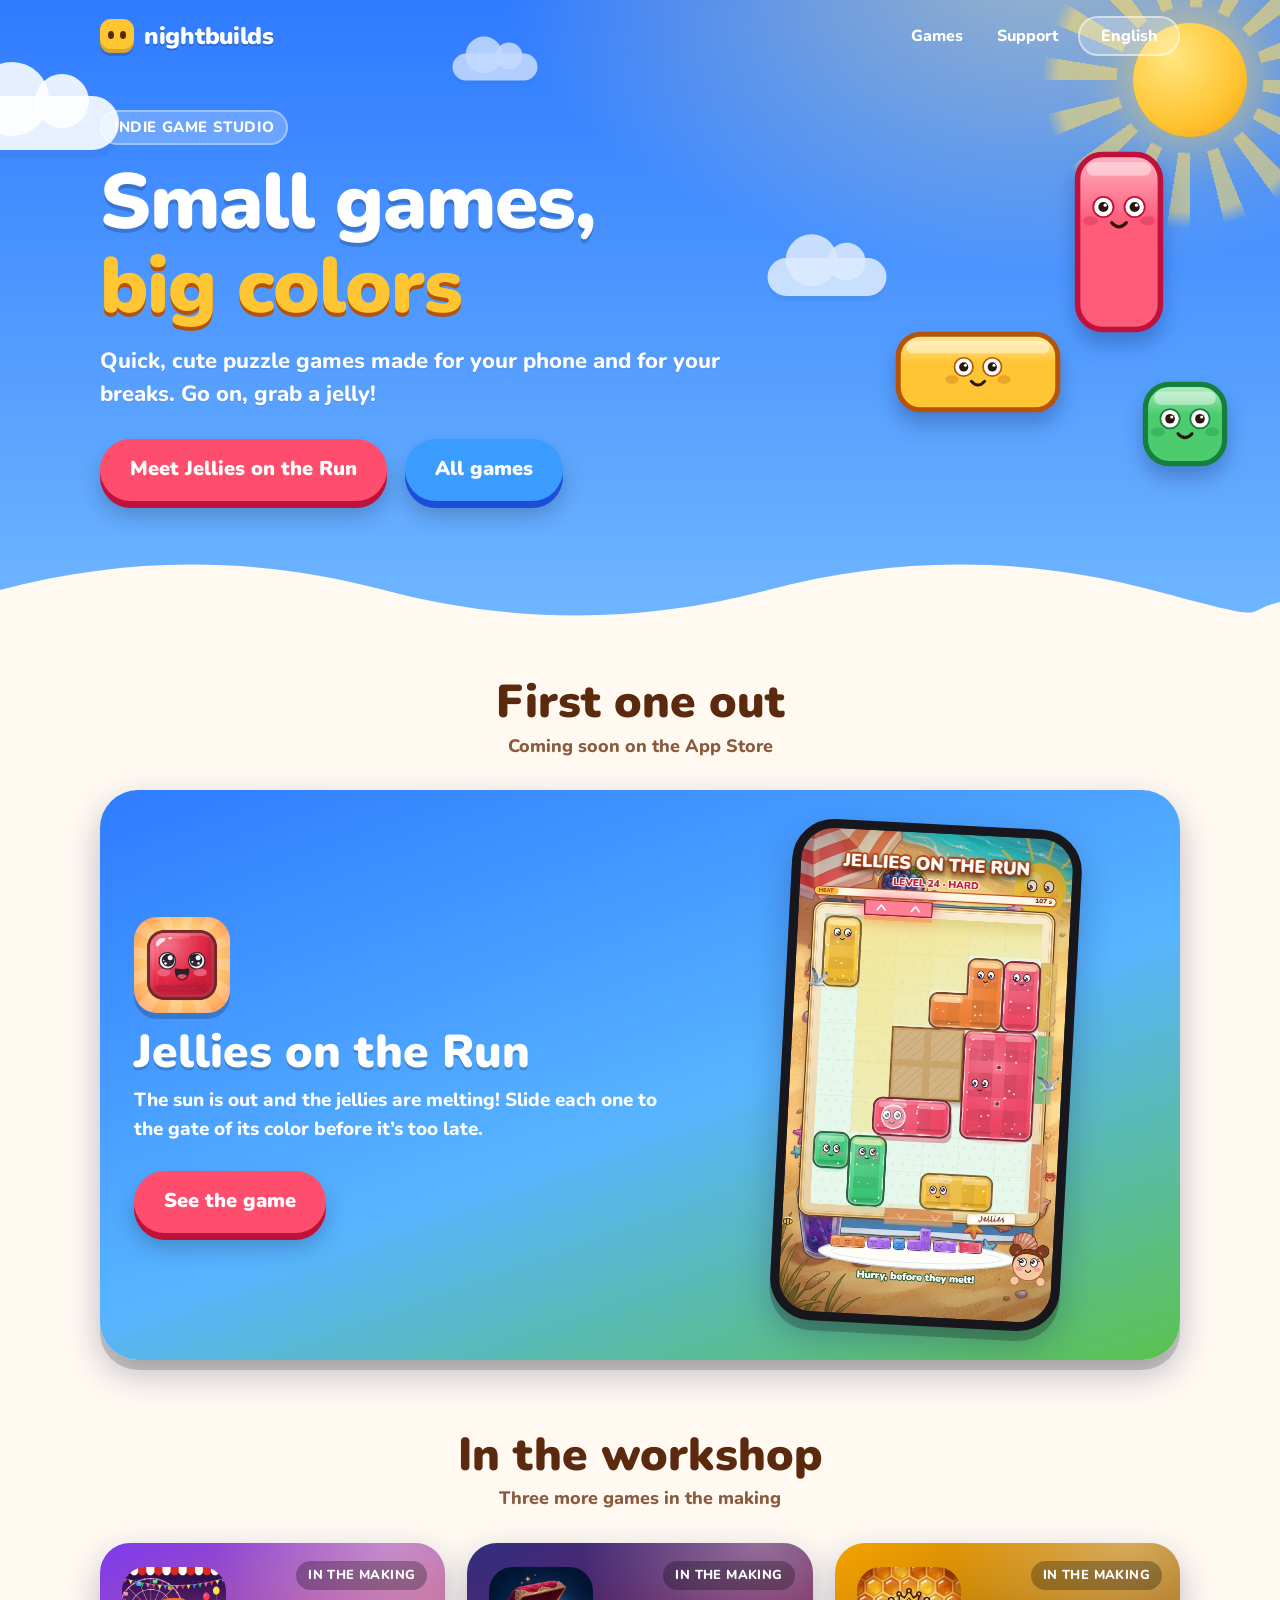
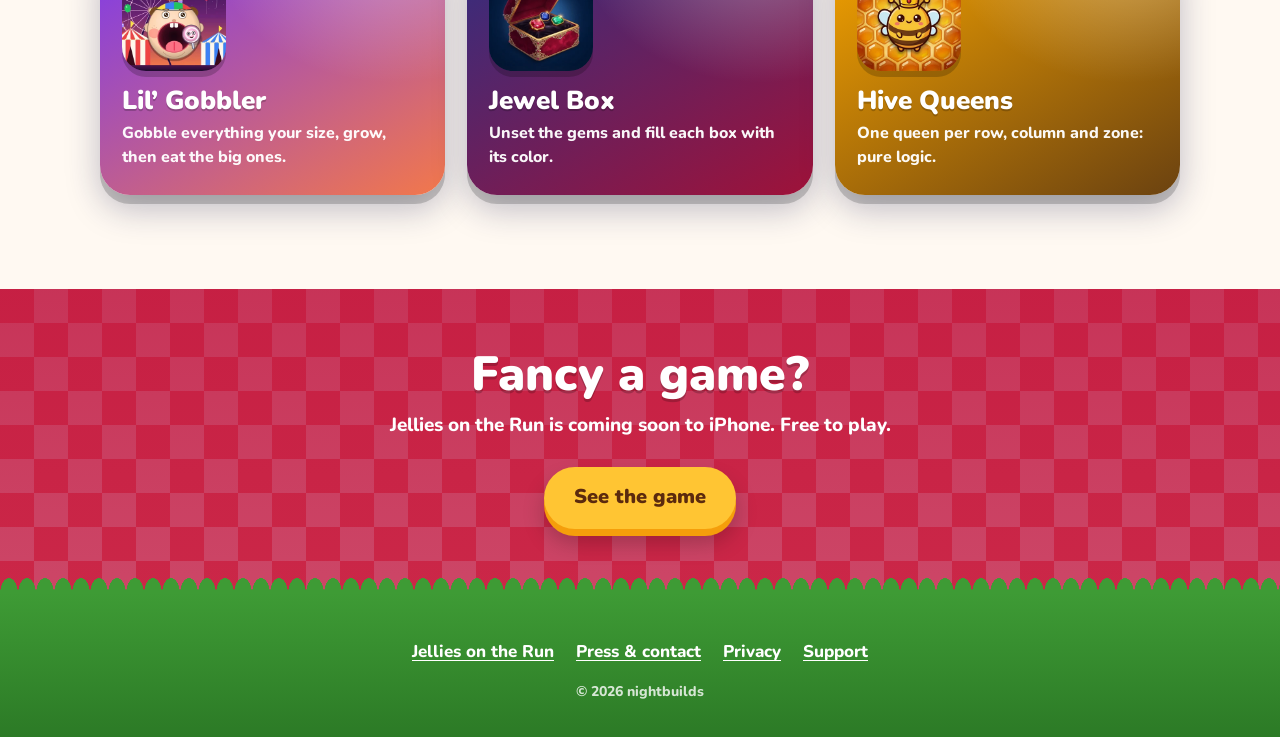
==== index.html @ 95112d65 "Site : balise de validation Google Search Console sur l'accueil (validation du site pour le compte o" ====
<!DOCTYPE html>
<html lang="en" data-fr-title="nightbuilds — de petits jeux colorés pour ton téléphone">
<head>
<meta charset="utf-8">
<meta name="viewport" content="width=device-width, initial-scale=1">
<meta name="google-site-verification" content="K2pj2SjNukYLhbfEbXOc_gVn0z5z0j7vaYCcwuoDcdM">
<title>nightbuilds — small, colorful games for your phone</title>
<meta name="description" content="nightbuilds makes small, colorful puzzle games for your phone. First up: Jellies on the Run, a quick and cute sliding puzzle. Coming soon on the App Store.">
<link rel="canonical" href="https://nightbuilds.app/">
<link rel="alternate" hreflang="es" href="https://nightbuilds.app/?lang=es">
<link rel="alternate" hreflang="pt-BR" href="https://nightbuilds.app/?lang=pt">
<link rel="icon" href="assets/img/favicon.png">
<meta property="og:type" content="website">
<meta property="og:title" content="nightbuilds — small, colorful games for your phone">
<meta property="og:description" content="Quick, cute puzzle games. First up: Jellies on the Run.">
<meta property="og:url" content="https://nightbuilds.app/">
<meta property="og:image" content="https://nightbuilds.app/jellies/share.jpg">
<meta name="twitter:card" content="summary_large_image">
<link rel="stylesheet" href="assets/site.css">
<!-- Accueil du site des jeux (https://nightbuilds.app/, dépôt public nightbuilds-games.github.io, copie du dossier site/ du dépôt des jeux).
     Thème et interactions communs : assets/site.css et assets/site.js (langue : anglais dans la page, français dans data-fr).
     Même site : jellies/ (page du jeu), privacy.html (confidentialité et support), app-ads.txt à la racine (exigé par AdMob). -->
</head>
<body>
<div class="nav"><div class="wrap">
  <a class="brand" href="./"><i></i>nightbuilds</a>
  <nav><a href="#games" data-fr="Les jeux">Games</a><a href="privacy.html#support-en" data-fr-href="privacy.html#support" data-fr="Support">Support</a><a class="lang" href="?lang=fr">Français</a></nav>
</div></div>

<header class="sky home">
  <div class="sun"><div class="rays"></div><div class="disc"></div></div>
  <div class="cloud c1"></div><div class="cloud c2"></div><div class="cloud c3"></div>
  <div class="jelly side j1" data-color="pink" data-w="1" data-h="2" style="right: 9%; top: 150px; width: 92px"></div>
  <div class="jelly side j2" data-color="yellow" data-w="2" data-h="1" style="right: 17%; top: 330px; width: 168px"></div>
  <div class="jelly side j3" data-color="green" data-w="1" data-h="1" style="right: 4%; top: 380px; width: 88px"></div>
  <div class="wrap">
    <span class="kicker" data-fr="Studio de jeux indépendant">Indie game studio</span>
    <h1><span data-fr="De petits jeux">Small games,</span><br><em data-fr="pleins de couleurs">big colors</em></h1>
    <p class="lead" data-fr="Des casse-têtes rapides et mignons, faits pour ton téléphone et pour tes pauses. Attrape une gelée pour voir&nbsp;!">Quick, cute puzzle games made for your phone and for your breaks. Go on, grab a jelly!</p>
    <div class="cta">
      <a class="btn" href="jellies/" data-fr="Découvrir Jellies on the Run">Meet Jellies on the Run</a>
      <a class="btn blue" href="#games" data-fr="Tous les jeux">All games</a>
    </div>
  </div>
</header>

<section class="light" id="games">
  <div class="wrap">
    <h2 class="title reveal"><span data-fr="Le premier arrive">First one out</span><small data-fr="Bientôt sur l’App Store">Coming soon on the App Store</small></h2>
    <div class="feature reveal">
      <div>
        <img class="icon" src="assets/img/gelees-icon.webp" alt="" width="96" height="96">
        <h3>Jellies on the Run</h3>
        <p data-fr="Le soleil tape et les gelées fondent&nbsp;! Glisse chacune jusqu’à la trappe de sa couleur avant qu’il ne soit trop tard.">The sun is out and the jellies are melting! Slide each one to the gate of its color before it’s too late.</p>
        <div class="cta"><a class="btn" href="jellies/" data-fr="Voir le jeu">See the game</a></div>
      </div>
      <a class="phone" href="jellies/" aria-label="Jellies on the Run"><video src="jellies/clip.mp4" poster="jellies/clip.jpg" muted loop playsinline preload="none" data-auto width="540" height="960"></video></a>
    </div>

    <h2 class="title reveal" style="margin-top: 70px"><span data-fr="Dans l’atelier">In the workshop</span><small data-fr="Trois autres jeux en préparation">Three more games in the making</small></h2>
    <div class="games">
      <div class="game g-glouton reveal"><span class="tag" data-fr="En préparation">In the making</span><img src="assets/img/glouton-icon.webp" alt="" width="104" height="104" loading="lazy"><h3>Lil’ Gobbler</h3><p data-fr="Gobe tout ce qui est à ta taille, grandis, puis avale les gros.">Gobble everything your size, grow, then eat the big ones.</p></div>
      <a class="game g-ecrin reveal" href="jewelbox/"><span class="tag" data-fr="En préparation">In the making</span><img src="assets/img/ecrin-icon.webp" alt="" width="104" height="104" loading="lazy"><h3>Jewel Box</h3><p data-fr="Dessertis les gemmes et remplis chaque écrin de sa couleur.">Unset the gems and fill each box with its color.</p></a>
      <a class="game g-reines reveal" href="hivequeens/"><span class="tag" data-fr="En préparation">In the making</span><img src="assets/img/reines-icon.webp" alt="" width="104" height="104" loading="lazy"><h3>Hive Queens</h3><p data-fr="Une reine par ligne, colonne et zone&nbsp;: de la pure logique.">One queen per row, column and zone: pure logic.</p></a>
    </div>
  </div>
</section>

<section class="picnic">
  <div class="wrap reveal">
    <h2 data-fr="Envie de jouer&nbsp;?">Fancy a game?</h2>
    <p data-fr="Jellies on the Run arrive bientôt sur iPhone. Gratuit.">Jellies on the Run is coming soon to iPhone. Free to play.</p>
    <div class="cta"><a class="btn" href="jellies/" data-fr="Voir le jeu">See the game</a></div>
  </div>
</section>

<footer class="grass">
  <div class="wrap">
    <nav><a href="jellies/">Jellies on the Run</a><a href="press.html" data-fr="Presse et contact">Press &amp; contact</a><a href="privacy.html" data-fr="Confidentialité">Privacy</a><a href="privacy.html#support-en" data-fr-href="privacy.html#support" data-fr="Support">Support</a></nav>
    <small>© 2026 nightbuilds</small>
  </div>
</footer>
<script src="assets/i18n.js"></script>
<script src="assets/site.js"></script>
</body>
</html>
---- assets/site.css ----
/* Thème commun du site nightbuilds.app (refonte du 1er oct. 2026) : accueil, pages de jeu, confidentialité.
   Même univers que les jeux : police Nunito, ciel d'été, soleil, nappe à carreaux, herbe, boutons en relief, gelées à visage.
   Les animations se coupent pour qui a demandé moins de mouvement (prefers-reduced-motion). Interactions : assets/site.js. */
@font-face { font-family: "Nunito"; font-weight: 800; font-display: swap; src: url(fonts/nunito-latin-800-normal.woff2) format("woff2"); unicode-range: U+0000-00FF, U+0131, U+0152-0153, U+02BB-02BC, U+02C6, U+02DA, U+02DC, U+2000-206F, U+20AC, U+2122, U+2212, U+FEFF, U+FFFD; }
@font-face { font-family: "Nunito"; font-weight: 800; font-display: swap; src: url(fonts/nunito-latin-ext-800-normal.woff2) format("woff2"); unicode-range: U+0100-02BA, U+02BD-02C5, U+02C7-02CC, U+02CE-02D7, U+02DD-02FF, U+1E00-1E9F, U+2020, U+20A0-20AB, U+20AD-20C0; }
@font-face { font-family: "Nunito"; font-weight: 900; font-display: swap; src: url(fonts/nunito-latin-900-normal.woff2) format("woff2"); unicode-range: U+0000-00FF, U+0131, U+0152-0153, U+02BB-02BC, U+02C6, U+02DA, U+02DC, U+2000-206F, U+20AC, U+2122, U+2212, U+FEFF, U+FFFD; }
@font-face { font-family: "Nunito"; font-weight: 900; font-display: swap; src: url(fonts/nunito-latin-ext-900-normal.woff2) format("woff2"); unicode-range: U+0100-02BA, U+02BD-02C5, U+02C7-02CC, U+02CE-02D7, U+02DD-02FF, U+1E00-1E9F, U+2020, U+20A0-20AB, U+20AD-20C0; }

:root {
  --sky: #2F7BFF; --sky-light: #6FB6FF; --sun: #FFC533; --sun-dark: #F59E0B;
  --pink: #FF4D6D; --pink-dark: #BE123C; --blue: #3B9CFF; --blue-dark: #1D4ED8;
  --grass: #3E9B35; --grass-dark: #2C7A26; --cream: #FFF9F2; --ink: #5B2A0E; --ink-soft: #8A5A3C;
  --red: #E5303C; --shadow: 0 14px 34px rgba(20, 30, 80, .28);
}
* { box-sizing: border-box; }
html { scroll-behavior: smooth; }
body { margin: 0; font: 800 18px/1.5 Nunito, system-ui, -apple-system, "Segoe UI", Roboto, sans-serif; color: var(--ink); background: var(--cream); overflow-x: hidden; -webkit-font-smoothing: antialiased; }
img, video { max-width: 100%; }
a { color: inherit; }
h1, h2, h3 { font-weight: 900; line-height: 1.08; margin: 0; }
p { margin: 0; }
.wrap { width: min(1080px, 100% - 36px); margin: 0 auto; position: relative; }

/* ------------------------------------------------------------ barre du haut */
.nav { position: absolute; top: 0; left: 0; right: 0; z-index: 20; padding: 16px 0; }
.nav .wrap { display: flex; align-items: center; gap: 14px; }
.brand { display: inline-flex; align-items: center; gap: 10px; text-decoration: none; color: #fff; font-weight: 900; font-size: 24px; letter-spacing: -.3px; text-shadow: 0 2px 0 rgba(0, 0, 0, .18); }
.brand i { width: 34px; height: 34px; border-radius: 11px; background: var(--sun); box-shadow: inset 0 -4px 0 rgba(0, 0, 0, .16), 0 3px 0 rgba(0, 0, 0, .16); position: relative; flex: none; }
.brand i::before, .brand i::after { content: ""; position: absolute; top: 12px; width: 6px; height: 8px; border-radius: 50%; background: var(--ink); }
.brand i::before { left: 8px; } .brand i::after { right: 8px; }
.nav nav { margin-left: auto; display: flex; align-items: center; gap: 6px; }
.nav nav a { color: #fff; text-decoration: none; font-size: 16px; padding: 8px 14px; border-radius: 999px; transition: background .15s; }
.nav nav a:hover { background: rgba(255, 255, 255, .2); }
.nav nav a.lang { background: rgba(255, 255, 255, .22); box-shadow: inset 0 0 0 2px rgba(255, 255, 255, .5); }
.nav nav select.lang { font: inherit; font-size: 16px; color: #fff; cursor: pointer; border: 0; border-radius: 999px; padding: 8px 12px; background: rgba(255, 255, 255, .22); box-shadow: inset 0 0 0 2px rgba(255, 255, 255, .5); -webkit-appearance: none; appearance: none; text-align: center; }
.nav nav select.lang option { color: #222; background: #fff; }

/* ------------------------------------------------------------ ciel (haut de page) : dégradé, soleil, nuages, puis bord ondulé */
.sky { position: relative; color: #fff; padding: 110px 0 120px; overflow: hidden; isolation: isolate;
  background: radial-gradient(900px 520px at 82% -8%, rgba(255, 233, 150, .55), transparent 62%), linear-gradient(180deg, var(--sky) 0%, var(--sky-light) 100%); }
.sky.small { padding: 96px 0 96px; }
.sky::after { content: ""; position: absolute; left: 0; right: 0; bottom: -1px; height: 70px; z-index: 3; background: var(--cream);
  -webkit-mask: url("data:image/svg+xml,%3Csvg xmlns='http://www.w3.org/2000/svg' viewBox='0 0 1200 70' preserveAspectRatio='none'%3E%3Cpath d='M0 38c120-34 240-34 360 0s240 34 360 0 240-34 360 0 80 22 120 12v20H0z'/%3E%3C/svg%3E") center / 100% 100% no-repeat;
  mask: url("data:image/svg+xml,%3Csvg xmlns='http://www.w3.org/2000/svg' viewBox='0 0 1200 70' preserveAspectRatio='none'%3E%3Cpath d='M0 38c120-34 240-34 360 0s240 34 360 0 240-34 360 0 80 22 120 12v20H0z'/%3E%3C/svg%3E") center / 100% 100% no-repeat; }
.sun { position: absolute; top: -70px; right: -60px; width: 300px; height: 300px; z-index: -1; pointer-events: none; }
.sun .rays { position: absolute; inset: 0; border-radius: 50%; animation: spin 60s linear infinite;
  background: repeating-conic-gradient(rgba(255, 221, 102, .55) 0 9deg, transparent 9deg 22.5deg); -webkit-mask: radial-gradient(circle, transparent 0 34%, #000 35% 62%, transparent 70%); mask: radial-gradient(circle, transparent 0 34%, #000 35% 62%, transparent 70%); }
.sun .disc { position: absolute; inset: 31%; border-radius: 50%; background: radial-gradient(circle at 35% 30%, #FFE680, var(--sun) 60%, var(--sun-dark)); box-shadow: 0 0 60px rgba(255, 210, 80, .8); }
.cloud { position: absolute; z-index: -1; width: 170px; height: 54px; border-radius: 999px; background: rgba(255, 255, 255, .88); filter: drop-shadow(0 8px 0 rgba(30, 80, 190, .12)); animation: drift 46s linear infinite; pointer-events: none; }
.cloud::before, .cloud::after { content: ""; position: absolute; background: inherit; border-radius: 50%; }
.cloud::before { width: 74px; height: 74px; left: 26px; top: -34px; } .cloud::after { width: 54px; height: 54px; left: 86px; top: -22px; }
.cloud.c1 { top: 96px; left: -4%; } .cloud.c2 { top: 250px; left: 58%; transform: scale(.7); animation-duration: 64s; animation-delay: -30s; opacity: .8; } .cloud.c3 { top: 40px; left: 32%; transform: scale(.5); animation-duration: 80s; animation-delay: -50s; opacity: .7; }
@keyframes drift { from { translate: -30vw 0; } to { translate: 110vw 0; } }
@keyframes spin { to { rotate: 360deg; } }

/* ------------------------------------------------------------ textes et boutons */
.kicker { display: inline-block; font-size: 15px; letter-spacing: .6px; text-transform: uppercase; background: rgba(255, 255, 255, .24); padding: 6px 14px; border-radius: 999px; margin-bottom: 16px; box-shadow: inset 0 0 0 2px rgba(255, 255, 255, .35); }
.sky h1 { font-size: clamp(40px, 7.4vw, 78px); letter-spacing: -1px; text-shadow: 0 4px 0 rgba(0, 0, 0, .18); }
.sky h1 em { font-style: normal; color: var(--sun); -webkit-text-stroke: 0; text-shadow: 0 4px 0 #B45309; }
.lead { font-size: clamp(18px, 2.3vw, 22px); margin-top: 16px; max-width: 30em; text-shadow: 0 1px 0 rgba(0, 0, 0, .12); }
.btn { display: inline-flex; align-items: center; gap: 10px; font: inherit; font-weight: 900; font-size: 20px; color: #fff; text-decoration: none; cursor: pointer; border: 0; border-radius: 999px; padding: 15px 30px 17px;
  background: var(--pink); box-shadow: 0 7px 0 var(--pink-dark), 0 14px 22px rgba(0, 0, 0, .22); transition: transform .08s, box-shadow .08s; -webkit-tap-highlight-color: transparent; }
.btn:hover { transform: translateY(-2px); box-shadow: 0 9px 0 var(--pink-dark), 0 18px 26px rgba(0, 0, 0, .24); }
.btn:active { transform: translateY(6px); box-shadow: 0 1px 0 var(--pink-dark), 0 4px 8px rgba(0, 0, 0, .2); }
.btn.blue { background: var(--blue); box-shadow: 0 7px 0 var(--blue-dark), 0 14px 22px rgba(0, 0, 0, .22); }
.btn.blue:hover { box-shadow: 0 9px 0 var(--blue-dark), 0 18px 26px rgba(0, 0, 0, .24); }
.btn.blue:active { box-shadow: 0 1px 0 var(--blue-dark), 0 4px 8px rgba(0, 0, 0, .2); }
.btn.store { background: #111; box-shadow: 0 7px 0 #000, 0 14px 22px rgba(0, 0, 0, .25); flex-direction: column; align-items: flex-start; gap: 0; line-height: 1.1; padding: 11px 28px 14px; border-radius: 18px; }
.btn.store small { font-size: 12px; font-weight: 800; opacity: .8; }
.btn.store.soon { background: rgba(10, 20, 60, .42); box-shadow: 0 7px 0 rgba(10, 20, 60, .35); cursor: default; }
.btn.store.soon:hover, .btn.store.soon:active { transform: none; box-shadow: 0 7px 0 rgba(10, 20, 60, .35); }
.cta { display: flex; flex-wrap: wrap; align-items: center; gap: 16px 18px; margin-top: 28px; }
.hint { font-size: 15px; opacity: .92; margin-top: 16px; }

/* ------------------------------------------------------------ gelées (SVG, assets/site.js les rend vivantes : regard, attraper, tapoter) */
.jelly { position: absolute; z-index: 4; cursor: grab; touch-action: none; user-select: none; -webkit-user-select: none; filter: drop-shadow(0 12px 10px rgba(10, 30, 90, .28)); animation: bob 4.2s ease-in-out infinite; transform-origin: 50% 100%; will-change: transform; }
.jelly svg { display: block; width: 100%; height: auto; overflow: visible; }
.jelly.held { cursor: grabbing; animation: none; }
.jelly.pop { animation: squish .5s cubic-bezier(.3, 1.6, .5, 1); }
@keyframes bob { 0%, 100% { transform: translateY(0) rotate(var(--tilt, 0deg)); } 50% { transform: translateY(-14px) rotate(calc(var(--tilt, 0deg) * -1)); } }
@keyframes squish { 0% { transform: scale(1, 1); } 30% { transform: scale(1.25, .7); } 60% { transform: scale(.88, 1.14); } 100% { transform: scale(1, 1); } }
.bit { position: fixed; z-index: 60; width: 12px; height: 12px; border-radius: 4px; pointer-events: none; }

/* ------------------------------------------------------------ sections claires */
section.light { padding: 56px 0 30px; position: relative; }
.title { text-align: center; font-size: clamp(30px, 5vw, 46px); color: var(--ink); }
.title small { display: block; font-size: 18px; font-weight: 800; color: var(--ink-soft); margin-top: 10px; }
.reveal { opacity: 0; translate: 0 26px; transition: opacity .6s ease, translate .6s cubic-bezier(.2, .9, .3, 1.2); }
.reveal.in { opacity: 1; translate: 0 0; }

/* cartes des jeux (accueil) */
.games { display: grid; grid-template-columns: repeat(3, 1fr); gap: 22px; margin-top: 34px; }
.games:where(.two) { grid-template-columns: repeat(2, 1fr); max-width: 760px; margin-left: auto; margin-right: auto; }
.game { position: relative; display: block; text-decoration: none; color: #fff; border-radius: 30px; padding: 24px 22px 26px; overflow: hidden; isolation: isolate; box-shadow: 0 9px 0 rgba(0, 0, 0, .18), var(--shadow);
  transition: transform .18s cubic-bezier(.2, 1.4, .4, 1), box-shadow .18s; transform-style: preserve-3d; }
.game:hover { transform: translateY(-6px) rotate(-1deg); }
.game::before { content: ""; position: absolute; inset: 0; z-index: -1; background: radial-gradient(260px 200px at 85% 0%, rgba(255, 255, 255, .34), transparent 70%); }
.game img { width: 104px; height: 104px; border-radius: 24px; box-shadow: 0 6px 0 rgba(0, 0, 0, .2); display: block; transition: transform .3s cubic-bezier(.2, 1.6, .4, 1); }
.game:hover img { transform: rotate(-6deg) scale(1.08); }
.game h3 { font-size: 26px; margin-top: 16px; text-shadow: 0 2px 0 rgba(0, 0, 0, .2); }
.game p { font-size: 16px; margin-top: 6px; opacity: .96; }
.game .tag { position: absolute; top: 18px; right: 18px; font-size: 13px; letter-spacing: .4px; text-transform: uppercase; background: rgba(0, 0, 0, .28); padding: 5px 12px; border-radius: 999px; }
.game.g-glouton { background: linear-gradient(150deg, #7C3AED, #F2784B); } .game.g-chaine { background: linear-gradient(150deg, #64748B, #1E293B); } .game.g-ecrin { background: linear-gradient(150deg, #312E81, #9F1239); }

/* jeu à la une (accueil) */
.feature { display: grid; grid-template-columns: 1.1fr .9fr; gap: 34px; align-items: center; margin-top: 34px; padding: 34px; border-radius: 38px; color: #fff; position: relative; overflow: hidden; isolation: isolate;
  background: linear-gradient(160deg, #2F7BFF 0%, #58B4FF 55%, #5CC24F 100%); box-shadow: 0 10px 0 rgba(0, 0, 0, .16), var(--shadow); }
.feature h3 { font-size: clamp(30px, 4.6vw, 46px); text-shadow: 0 3px 0 rgba(0, 0, 0, .18); margin-top: 14px; }
.feature p { margin-top: 10px; font-size: 19px; }
.feature .icon { width: 96px; height: 96px; border-radius: 23px; box-shadow: 0 6px 0 rgba(0, 0, 0, .2); display: block; }

/* téléphone (clip ou capture) */
.phone { position: relative; width: min(290px, 78vw); margin: 0 auto; border-radius: 42px; border: 9px solid #17171d; background: #17171d; box-shadow: 0 10px 0 rgba(0, 0, 0, .22), var(--shadow); overflow: hidden; rotate: 3deg; transition: rotate .4s cubic-bezier(.2, 1.5, .4, 1); }
.phone:hover { rotate: 0deg; }
.phone video, .phone img { display: block; width: 100%; height: auto; aspect-ratio: 9 / 16; object-fit: cover; }

/* page du jeu : haut de page en deux colonnes */
.hero { display: grid; grid-template-columns: 1.15fr .85fr; gap: 36px; align-items: center; }
.hero h1 { font-size: clamp(38px, 6vw, 62px); }
.hero .appicon { width: 92px; height: 92px; border-radius: 22px; box-shadow: 0 6px 0 rgba(0, 0, 0, .2); display: block; margin-bottom: 18px; }
.badges { display: flex; flex-wrap: wrap; gap: 8px; margin-top: 22px; }
.badges span { font-size: 15px; background: rgba(255, 255, 255, .22); padding: 6px 13px; border-radius: 999px; box-shadow: inset 0 0 0 2px rgba(255, 255, 255, .3); }

/* captures : rangée droite, chaque image grossit un peu au survol ; sur téléphone, carrousel d'une image à la fois avec des points */
.shots { display: flex; gap: 20px; overflow-x: auto; padding: 30px 18px 34px; margin: 10px calc(50% - 50vw) 0; scroll-snap-type: x mandatory; scrollbar-width: none; justify-content: safe center; cursor: grab; }
.shots::-webkit-scrollbar { display: none; }
.shots.drag { cursor: grabbing; scroll-snap-type: none; }
.shots img { width: 236px; height: auto; aspect-ratio: 660 / 1434; flex: none; border-radius: 26px; scroll-snap-align: center; box-shadow: 0 8px 0 rgba(0, 0, 0, .14), var(--shadow); transition: transform .3s cubic-bezier(.2, 1.5, .4, 1); user-select: none; -webkit-user-drag: none; }
.shots img:hover { transform: scale(1.06); }
.dots { display: none; justify-content: center; gap: 10px; margin-top: 2px; }
.dots button { width: 11px; height: 11px; padding: 0; border: 0; border-radius: 50%; background: #E7D3BC; cursor: pointer; transition: transform .2s, background .2s; }
.dots button.on { background: var(--pink); transform: scale(1.35); }

/* trois étapes / atouts */
.steps { display: grid; grid-template-columns: repeat(3, 1fr); gap: 22px; margin-top: 34px; counter-reset: n; }
.step { background: #fff; border-radius: 28px; padding: 26px 24px 28px; text-align: center; box-shadow: 0 7px 0 #F0DFCB, 0 16px 30px rgba(120, 70, 20, .12); transition: transform .2s cubic-bezier(.2, 1.5, .4, 1); }
.step:hover { transform: translateY(-6px) rotate(1deg); }
.step b { display: grid; place-items: center; width: 62px; height: 62px; margin: 0 auto 14px; border-radius: 20px; font-size: 30px; font-weight: 900; color: #fff; background: var(--pink); box-shadow: 0 5px 0 var(--pink-dark); }
.step:nth-child(2) b { background: var(--sun); box-shadow: 0 5px 0 var(--sun-dark); } .step:nth-child(3) b { background: var(--grass); box-shadow: 0 5px 0 var(--grass-dark); }
.step h3 { font-size: 23px; } .step p { color: var(--ink-soft); font-size: 17px; margin-top: 8px; }
.perks { display: flex; flex-wrap: wrap; justify-content: center; gap: 12px; margin-top: 30px; }
.perks span { background: #fff; border-radius: 999px; padding: 10px 20px; box-shadow: 0 5px 0 #F0DFCB; font-size: 17px; }

/* ------------------------------------------------------------ nappe, herbe et pied de page */
.picnic { margin-top: 64px; padding: 60px 0 64px; text-align: center; color: #fff; position: relative;
  background: conic-gradient(#fff 25%, #F87171 0 50%, #fff 0 75%, #F87171 0) 0 0 / 68px 68px, #fff; }
.picnic::before { content: ""; position: absolute; inset: 0; background: linear-gradient(180deg, rgba(190, 18, 60, .86), rgba(190, 18, 60, .78)); }
.picnic > * { position: relative; }
.picnic h2 { font-size: clamp(30px, 5vw, 48px); text-shadow: 0 3px 0 rgba(0, 0, 0, .2); }
.picnic p { margin-top: 10px; font-size: 19px; }
.picnic .cta { justify-content: center; }
.picnic .btn { background: var(--sun); color: var(--ink); box-shadow: 0 7px 0 var(--sun-dark), 0 14px 22px rgba(0, 0, 0, .22); }
footer.grass { background: linear-gradient(180deg, var(--grass), var(--grass-dark)); color: #fff; padding: 46px 0 34px; position: relative; text-align: center; font-size: 16px; }
footer.grass::before { content: ""; position: absolute; left: 0; right: 0; top: -17px; height: 18px; background: var(--grass);
  -webkit-mask: radial-gradient(9px 16px at 9px 100%, #000 98%, transparent) 0 0 / 18px 100%; mask: radial-gradient(9px 16px at 9px 100%, #000 98%, transparent) 0 0 / 18px 100%; }
footer.grass a { color: #fff; text-underline-offset: 3px; }
footer.grass nav { display: flex; flex-wrap: wrap; justify-content: center; gap: 8px 22px; margin-bottom: 14px; font-size: 17px; }
footer.grass small { opacity: .8; font-size: 14px; }

/* ------------------------------------------------------------ page de texte (confidentialité et support) */
.doc { background: #fff; border-radius: 30px; padding: 34px clamp(20px, 5vw, 46px) 40px; margin: -70px auto 0; position: relative; z-index: 5; max-width: 820px; box-shadow: 0 8px 0 #F0DFCB, 0 20px 40px rgba(120, 70, 20, .14);
  font: 400 17px/1.65 system-ui, -apple-system, "Segoe UI", Roboto, sans-serif; color: #33241a; }
.doc h1 { font: 900 30px/1.15 Nunito, system-ui, sans-serif; color: var(--ink); margin: 0 0 8px; }
.doc h2 { font: 900 21px/1.2 Nunito, system-ui, sans-serif; color: var(--ink); margin: 34px 0 8px; }
.doc p { margin: 0 0 12px; } .doc a { color: var(--pink-dark); }
.doc .muted { color: #7a6656; font-size: 15px; }
.doc .card { background: var(--cream); border-radius: 18px; padding: 16px 20px 6px; margin: 16px 0; box-shadow: inset 0 0 0 2px #F0DFCB; }
.doc table { width: 100%; border-collapse: collapse; font-size: 15px; } .doc th, .doc td { text-align: left; vertical-align: top; padding: 9px 8px; border-top: 2px solid #F3E7D8; }
.doc th { font-size: 13px; color: #7a6656; } .doc .tablewrap { overflow-x: auto; }
/* page presse (press.html) : fiche du jeu, bouton et vignettes dans la page de texte */
.doc a.btn { color: #fff; margin: 6px 0 10px; }
.doc.press th { width: 9.5em; font-size: 14px; }
.doc.press ul { padding-left: 22px; margin: 0 0 12px; } .doc.press li { margin-bottom: 6px; }
.pressgame { display: flex; gap: 18px; align-items: center; margin: 14px 0 18px; } .pressgame img { width: 96px; height: 96px; border-radius: 23px; flex: none; box-shadow: 0 5px 0 #F0DFCB; } .pressgame p { margin: 0; }
.pressshots { display: grid; grid-template-columns: repeat(4, 1fr); gap: 12px; margin: 16px 0 6px; } .pressshots img { width: 100%; height: auto; border-radius: 16px; box-shadow: 0 5px 0 #F0DFCB; }
@media (max-width: 560px) { .pressshots { grid-template-columns: repeat(2, 1fr); } .pressgame { flex-direction: column; text-align: center; } }
[data-l] { display: none; } html[lang="fr"] [data-l="fr"], html[lang="en"] [data-l="en"] { display: revert; }

/* ------------------------------------------------------------ petits écrans, et moins de mouvement */
@media (max-width: 860px) {
  .hero, .feature { grid-template-columns: 1fr; text-align: center; }
  .hero .appicon, .feature .icon { margin-left: auto; margin-right: auto; }
  .lead { margin-left: auto; margin-right: auto; } .cta, .badges { justify-content: center; }
  .games, .steps { grid-template-columns: 1fr; } .game { text-align: left; }
  .sky { padding: 96px 0 104px; } .sun { width: 220px; height: 220px; top: -60px; right: -70px; }
  .nav nav a:not(.lang) { display: none; }
  .feature { padding: 26px 20px 30px; }
  .shots { justify-content: flex-start; gap: 16px; padding: 24px calc(50vw - 36vw) 26px; cursor: default; }
  .shots img { width: 72vw; max-width: 300px; } .shots img:hover { transform: none; }
  .dots { display: flex; }
  .cloud { opacity: .5 !important; } .cloud.c1 { top: 70px; }
  /* accueil : les gelées descendent sous les boutons, en rang */
  .sky.home { padding-bottom: 250px; }
  .jelly.side { top: auto !important; right: auto !important; bottom: 92px; }
  .jelly.j1 { left: 9%; width: 70px !important; } .jelly.j2 { left: 31%; width: 132px !important; bottom: 100px; } .jelly.j3 { left: 71%; width: 76px !important; }
  .brand { font-size: 21px; }
}
@media (prefers-reduced-motion: reduce) {
  *, *::before, *::after { animation: none !important; transition: none !important; scroll-behavior: auto !important; }
  .reveal { opacity: 1; translate: none; }
}

/* ------------------------------------------------------------ thème de nuit (page de Jewel Box, <body class="night">) : ciel étoilé à la place du
   soleil et des nuages, rubis et or à la place du rose, velours bleu nuit à la place de la nappe et de l'herbe */
body.night { --sky: #0d0e33; --sky-light: #2a2f7a; --pink: #E5173F; --pink-dark: #8b0d26; --grass: #1c1f52; --grass-dark: #0b0c26; --ink: #2b1d4f; --ink-soft: #6b5c8f; }
body.night .sky { background:
  radial-gradient(1.6px 1.6px at 12% 18%, #fff 60%, transparent), radial-gradient(1.2px 1.2px at 27% 62%, #fff 60%, transparent), radial-gradient(2px 2px at 41% 24%, #fff3c4 60%, transparent),
  radial-gradient(1.3px 1.3px at 56% 71%, #fff 60%, transparent), radial-gradient(1.8px 1.8px at 68% 14%, #fff 60%, transparent), radial-gradient(1.2px 1.2px at 79% 48%, #fff 60%, transparent),
  radial-gradient(2.2px 2.2px at 90% 30%, #fff3c4 60%, transparent), radial-gradient(1.3px 1.3px at 6% 80%, #fff 60%, transparent), radial-gradient(1.5px 1.5px at 35% 88%, #fff 60%, transparent),
  radial-gradient(1.2px 1.2px at 62% 40%, #fff 60%, transparent), radial-gradient(1.7px 1.7px at 84% 82%, #fff 60%, transparent), radial-gradient(1.2px 1.2px at 48% 8%, #fff 60%, transparent),
  radial-gradient(700px 420px at 78% 0%, rgba(150, 120, 255, .38), transparent 65%), linear-gradient(180deg, var(--sky) 0%, var(--sky-light) 100%); }
body.night .sky h1 em { color: #FFD86B; text-shadow: 0 4px 0 #7a4d08; }
.moon { position: absolute; top: 84px; right: 47%; width: 86px; height: 86px; border-radius: 50%; z-index: -1; pointer-events: none; box-shadow: -22px 12px 0 0 #FFE9A8, -22px 12px 44px 0 rgba(255, 233, 168, .5); rotate: -18deg; }
body.night .step b { background: #E5173F; box-shadow: 0 5px 0 #8b0d26; }
body.night .step:nth-child(2) b { background: #2E6BFF; box-shadow: 0 5px 0 #1e3a8a; } body.night .step:nth-child(3) b { background: #D8AD42; box-shadow: 0 5px 0 #8a5f14; }
body.night .picnic { background: linear-gradient(180deg, #2a2f7a, #141447); }
body.night .picnic::before { background: radial-gradient(600px 260px at 50% 0%, rgba(216, 173, 66, .28), transparent 70%); }
body.night .picnic .btn { background: #FFD86B; color: #3a2408; box-shadow: 0 7px 0 #a8791c, 0 14px 22px rgba(0, 0, 0, .3); }
body.night .gem { position: absolute; width: 74px; height: 74px; border-radius: 50%; background: radial-gradient(circle at 34% 30%, #fff6c8, #d9ab3c 58%, #6b4a0c); box-shadow: 0 8px 0 rgba(0, 0, 0, .22); animation: bob 5s ease-in-out infinite; }
body.night .gem::after { content: ""; position: absolute; inset: 13%; background: radial-gradient(circle at 34% 28%, #fff 0 7%, color-mix(in srgb, var(--c) 55%, #fff) 9%, var(--c) 52%, color-mix(in srgb, var(--c) 50%, #000) 100%);
  clip-path: polygon(30% 0, 70% 0, 100% 30%, 100% 70%, 70% 100%, 30% 100%, 0 70%, 0 30%); }
@keyframes bob { 50% { translate: 0 -10px; rotate: 6deg; } }
@media (prefers-reduced-motion: reduce) { body.night .gem { animation: none; } }

/* Hive Queens (page hivequeens/, 10 oct. 2026) : thème miel, posé par-dessus le thème de nuit (<body class="night hive">) */
body.hive { --sky: #2f1a07; --sky-light: #8a4a0c; --pink: #F5A300; --pink-dark: #8a5a00; --grass: #5a3a12; --grass-dark: #1d1205; --ink: #3a2408; --ink-soft: #7a6040; }
body.hive .sky { background: radial-gradient(700px 420px at 78% 0%, rgba(255, 200, 80, .38), transparent 65%), linear-gradient(180deg, var(--sky) 0%, var(--sky-light) 100%); }
body.hive .step b { background: #F5A300; box-shadow: 0 5px 0 #8a5a00; }
body.hive .step:nth-child(2) b { background: #7FB069; box-shadow: 0 5px 0 #3f6b2e; } body.hive .step:nth-child(3) b { background: #9C7BD6; box-shadow: 0 5px 0 #5a3f96; }
body.hive .picnic { background: linear-gradient(180deg, #8a4a0c, #3a2408); }
body.hive .picnic::before { background: radial-gradient(600px 260px at 50% 0%, rgba(255, 216, 107, .3), transparent 70%); }
.bee { position: absolute; height: auto; animation: bob 5s ease-in-out infinite; filter: drop-shadow(0 6px 0 rgba(0, 0, 0, .18)); }
@media (prefers-reduced-motion: reduce) { .bee { animation: none; } }
.game.g-reines { background: linear-gradient(150deg, #F5A300, #6b4210); }
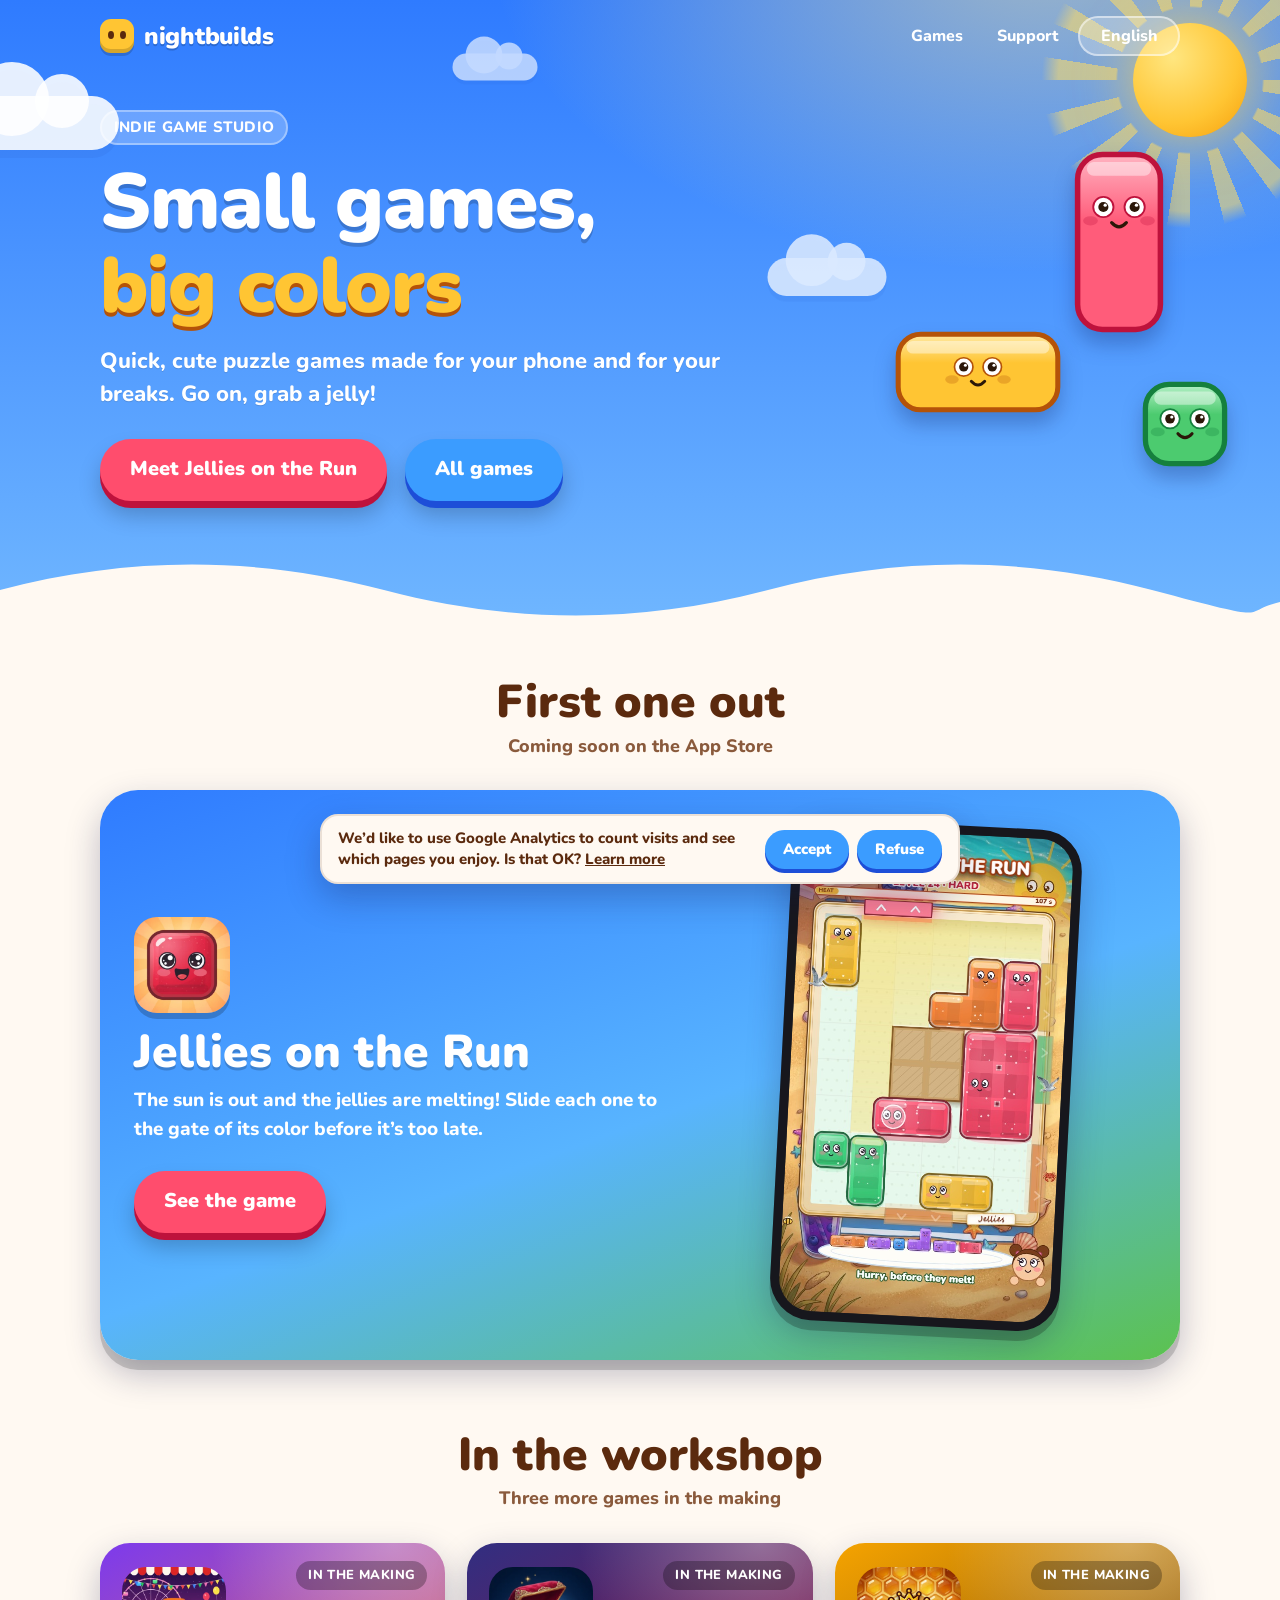
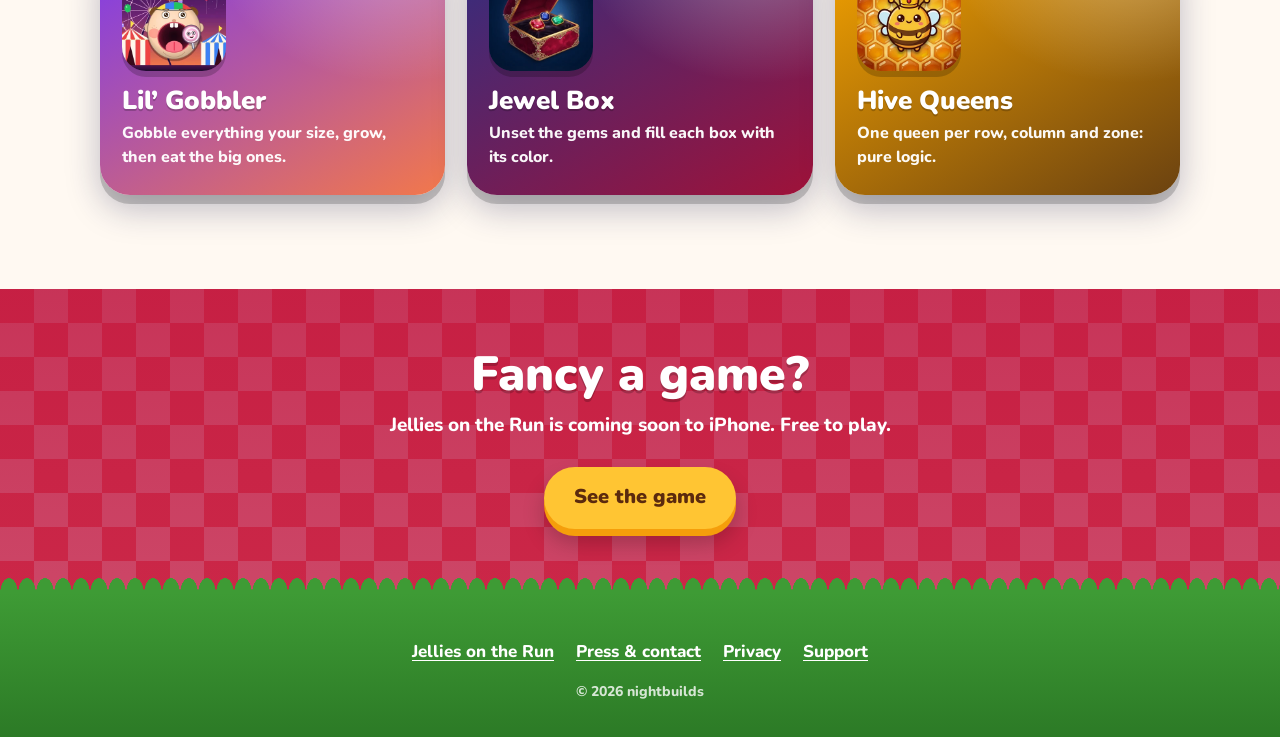
==== commit 9037b2be: "Site : mesure d'audience Google Analytics 4 (G-62XCHG9FC9) apres accord, bandeau de consentement en " ====
--- a/index.html
+++ b/index.html
@@ -82,5 +82,6 @@
 </footer>
 <script src="assets/i18n.js"></script>
 <script src="assets/site.js"></script>
+<script src="assets/analytics.js"></script>
 </body>
 </html>
--- a/assets/site.css
+++ b/assets/site.css
@@ -232,3 +232,14 @@
 .bee { position: absolute; height: auto; animation: bob 5s ease-in-out infinite; filter: drop-shadow(0 6px 0 rgba(0, 0, 0, .18)); }
 @media (prefers-reduced-motion: reduce) { .bee { animation: none; } }
 .game.g-reines { background: linear-gradient(150deg, #F5A300, #6b4210); }
+
+/* ------------------------------------------------------------ bandeau de consentement de Google Analytics (assets/analytics.js) :
+   en bas de page, Accepter et Refuser du même poids */
+.consent { position: fixed; z-index: 100; left: 50%; bottom: 16px; transform: translateX(-50%); width: min(640px, 100% - 32px); display: flex; align-items: center; gap: 16px;
+  padding: 14px 18px; border-radius: 18px; background: var(--cream); color: var(--ink); box-shadow: var(--shadow), inset 0 0 0 2px rgba(91, 42, 14, .12); font-size: 15px; line-height: 1.4; }
+.consent p { flex: 1; }
+.consent p a { white-space: nowrap; }
+.consent-btns { display: flex; gap: 8px; flex: none; }
+.consent button { font: inherit; font-weight: 900; font-size: 15px; cursor: pointer; border: 0; border-radius: 999px; padding: 9px 18px; color: #fff; background: var(--blue); box-shadow: 0 4px 0 var(--blue-dark); }
+.consent button:active { transform: translateY(3px); box-shadow: 0 1px 0 var(--blue-dark); }
+@media (max-width: 560px) { .consent { flex-direction: column; align-items: stretch; text-align: center; } .consent-btns { justify-content: center; } .consent button { flex: 1; } }
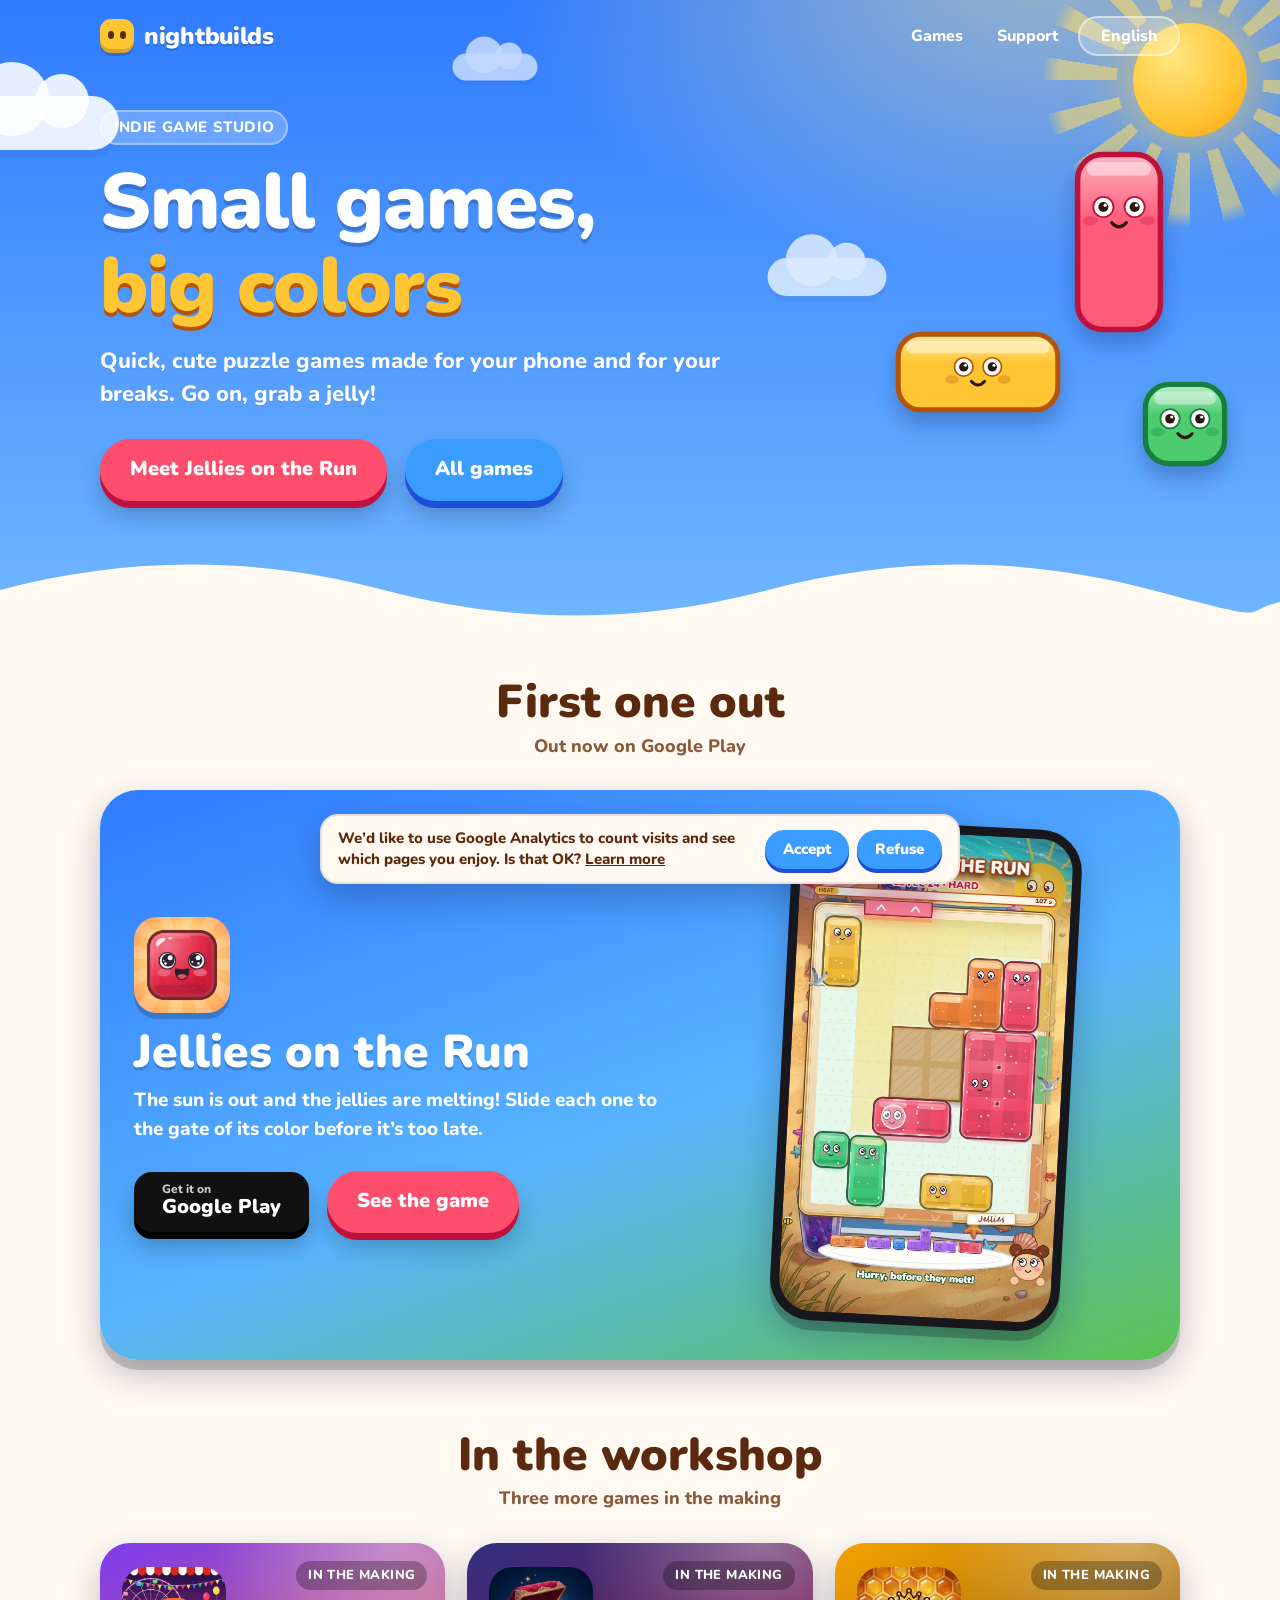
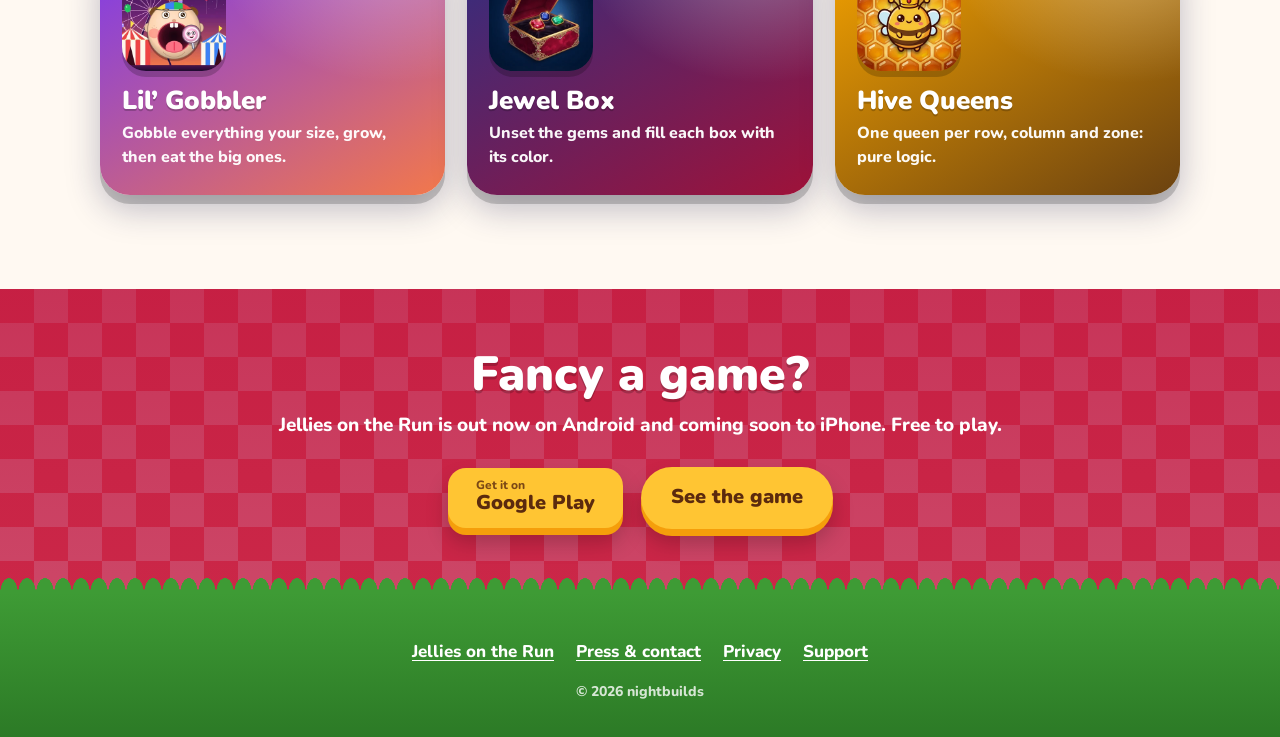
==== commit 6dc6befa: "Jellies est en ligne sur Google Play (20/10) : lien Play dans les pubs maison (catalogue v3, referre" ====
--- a/index.html
+++ b/index.html
@@ -5,17 +5,23 @@
 <meta name="viewport" content="width=device-width, initial-scale=1">
 <meta name="google-site-verification" content="K2pj2SjNukYLhbfEbXOc_gVn0z5z0j7vaYCcwuoDcdM">
 <title>nightbuilds — small, colorful games for your phone</title>
-<meta name="description" content="nightbuilds makes small, colorful puzzle games for your phone. First up: Jellies on the Run, a quick and cute sliding puzzle. Coming soon on the App Store.">
+<meta name="description" content="nightbuilds makes small, colorful puzzle games for your phone. First up: Jellies on the Run, a quick and cute sliding puzzle. Out now on Google Play, coming soon to the App Store.">
 <link rel="canonical" href="https://nightbuilds.app/">
+<link rel="alternate" hreflang="en" href="https://nightbuilds.app/">
+<link rel="alternate" hreflang="x-default" href="https://nightbuilds.app/">
 <link rel="alternate" hreflang="es" href="https://nightbuilds.app/?lang=es">
 <link rel="alternate" hreflang="pt-BR" href="https://nightbuilds.app/?lang=pt">
 <link rel="icon" href="assets/img/favicon.png">
 <meta property="og:type" content="website">
+<meta property="og:site_name" content="nightbuilds">
 <meta property="og:title" content="nightbuilds — small, colorful games for your phone">
 <meta property="og:description" content="Quick, cute puzzle games. First up: Jellies on the Run.">
 <meta property="og:url" content="https://nightbuilds.app/">
 <meta property="og:image" content="https://nightbuilds.app/jellies/share.jpg">
+<meta property="og:image:width" content="1200">
+<meta property="og:image:height" content="630">
 <meta name="twitter:card" content="summary_large_image">
+<script type="application/ld+json">{"@context":"https://schema.org","@type":"Organization","name":"nightbuilds","url":"https://nightbuilds.app/","logo":"https://nightbuilds.app/assets/img/favicon.png","description":"nightbuilds makes small, colorful puzzle games for your phone."}</script>
 <link rel="stylesheet" href="assets/site.css">
 <!-- Accueil du site des jeux (https://nightbuilds.app/, dépôt public nightbuilds-games.github.io, copie du dossier site/ du dépôt des jeux).
      Thème et interactions communs : assets/site.css et assets/site.js (langue : anglais dans la page, français dans data-fr).
@@ -46,13 +52,13 @@
 
 <section class="light" id="games">
   <div class="wrap">
-    <h2 class="title reveal"><span data-fr="Le premier arrive">First one out</span><small data-fr="Bientôt sur l’App Store">Coming soon on the App Store</small></h2>
+    <h2 class="title reveal"><span data-fr="Le premier arrive">First one out</span><small data-fr="Disponible sur Google Play">Out now on Google Play</small></h2>
     <div class="feature reveal">
       <div>
         <img class="icon" src="assets/img/gelees-icon.webp" alt="" width="96" height="96">
         <h3>Jellies on the Run</h3>
         <p data-fr="Le soleil tape et les gelées fondent&nbsp;! Glisse chacune jusqu’à la trappe de sa couleur avant qu’il ne soit trop tard.">The sun is out and the jellies are melting! Slide each one to the gate of its color before it’s too late.</p>
-        <div class="cta"><a class="btn" href="jellies/" data-fr="Voir le jeu">See the game</a></div>
+        <div class="cta"><a class="btn store" href="https://play.google.com/store/apps/details?id=com.nightbuilds.jellies&amp;referrer=utm_source%3Dsite%26utm_medium%3Dhome" data-play="jellies"><small data-fr="Disponible sur">Get it on</small><span>Google Play</span></a><a class="btn" href="jellies/" data-fr="Voir le jeu">See the game</a></div>
       </div>
       <a class="phone" href="jellies/" aria-label="Jellies on the Run"><video src="jellies/clip.mp4" poster="jellies/clip.jpg" muted loop playsinline preload="none" data-auto width="540" height="960"></video></a>
     </div>
@@ -69,8 +75,8 @@
 <section class="picnic">
   <div class="wrap reveal">
     <h2 data-fr="Envie de jouer&nbsp;?">Fancy a game?</h2>
-    <p data-fr="Jellies on the Run arrive bientôt sur iPhone. Gratuit.">Jellies on the Run is coming soon to iPhone. Free to play.</p>
-    <div class="cta"><a class="btn" href="jellies/" data-fr="Voir le jeu">See the game</a></div>
+    <p data-fr="Jellies on the Run est sorti sur Android et arrive bientôt sur iPhone. Gratuit.">Jellies on the Run is out now on Android and coming soon to iPhone. Free to play.</p>
+    <div class="cta"><a class="btn store" href="https://play.google.com/store/apps/details?id=com.nightbuilds.jellies&amp;referrer=utm_source%3Dsite%26utm_medium%3Dhome" data-play="jellies"><small data-fr="Disponible sur">Get it on</small><span>Google Play</span></a><a class="btn" href="jellies/" data-fr="Voir le jeu">See the game</a></div>
   </div>
 </section>
 
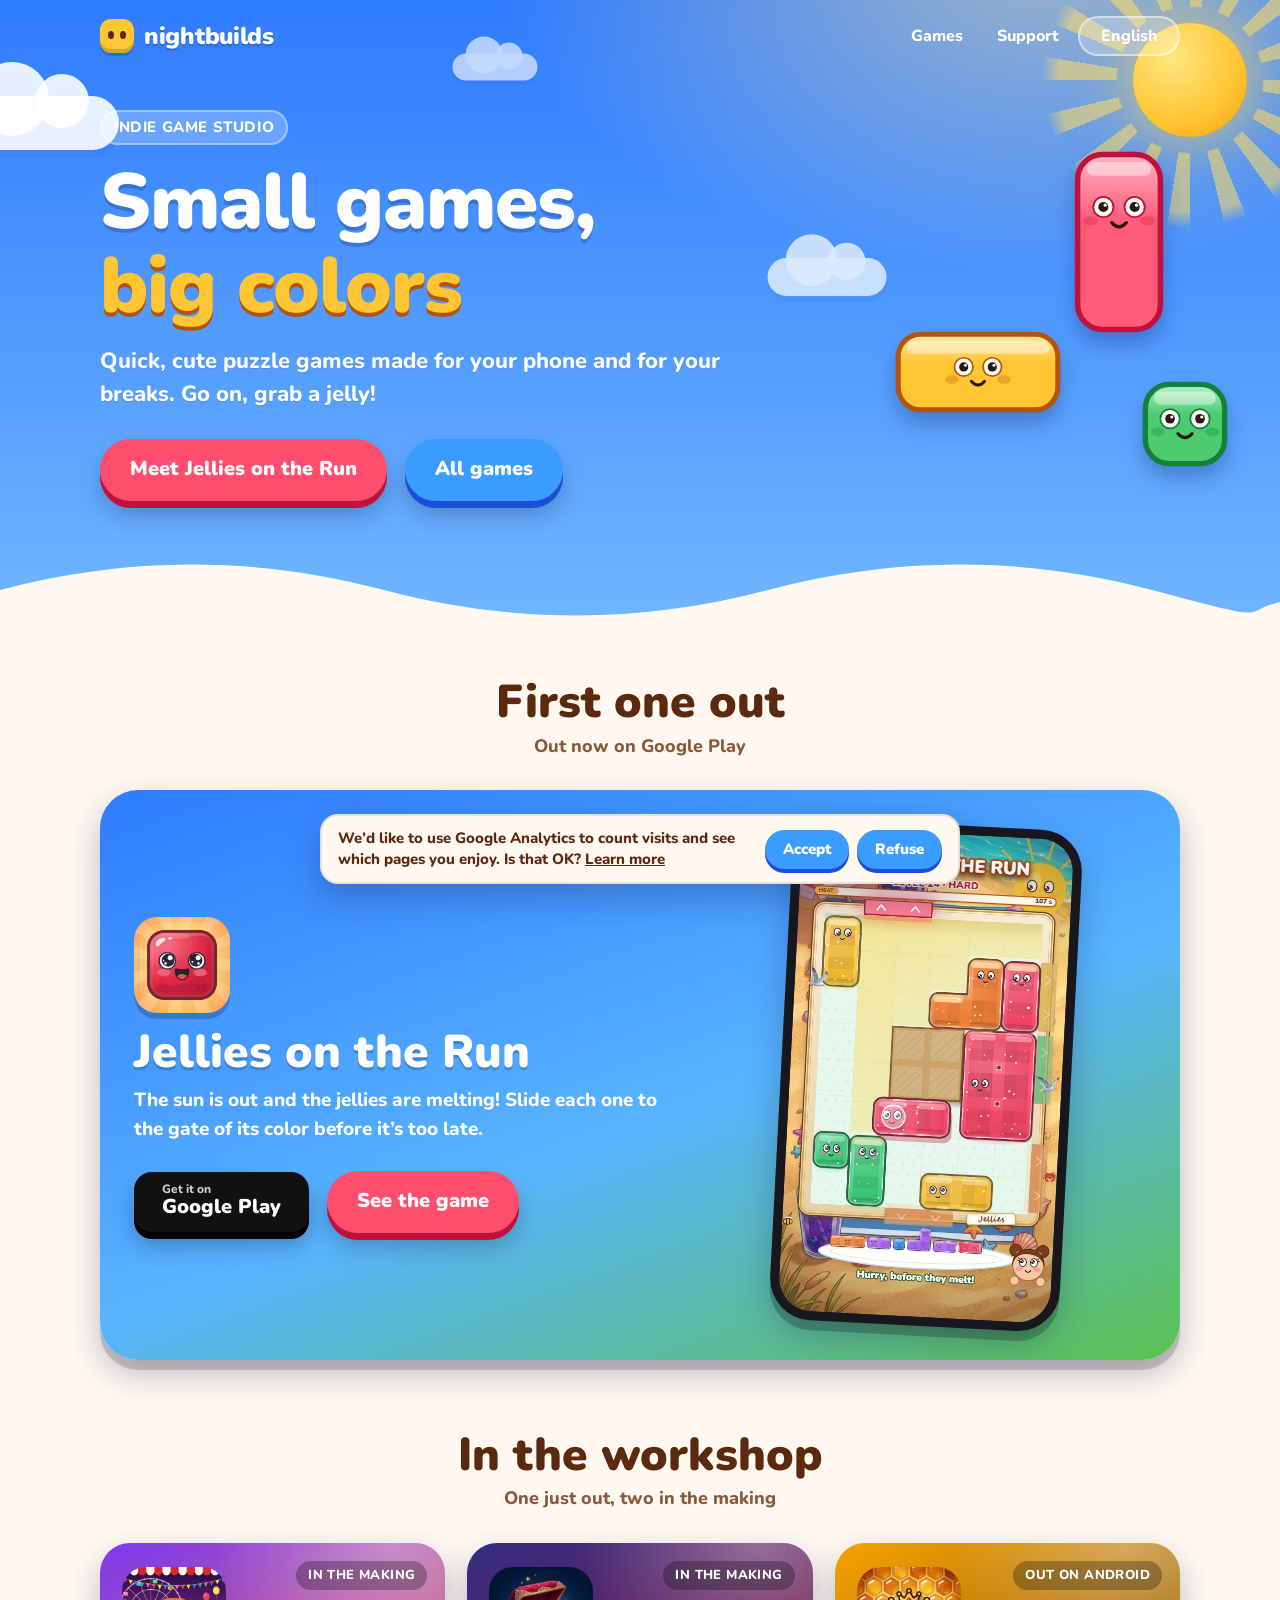
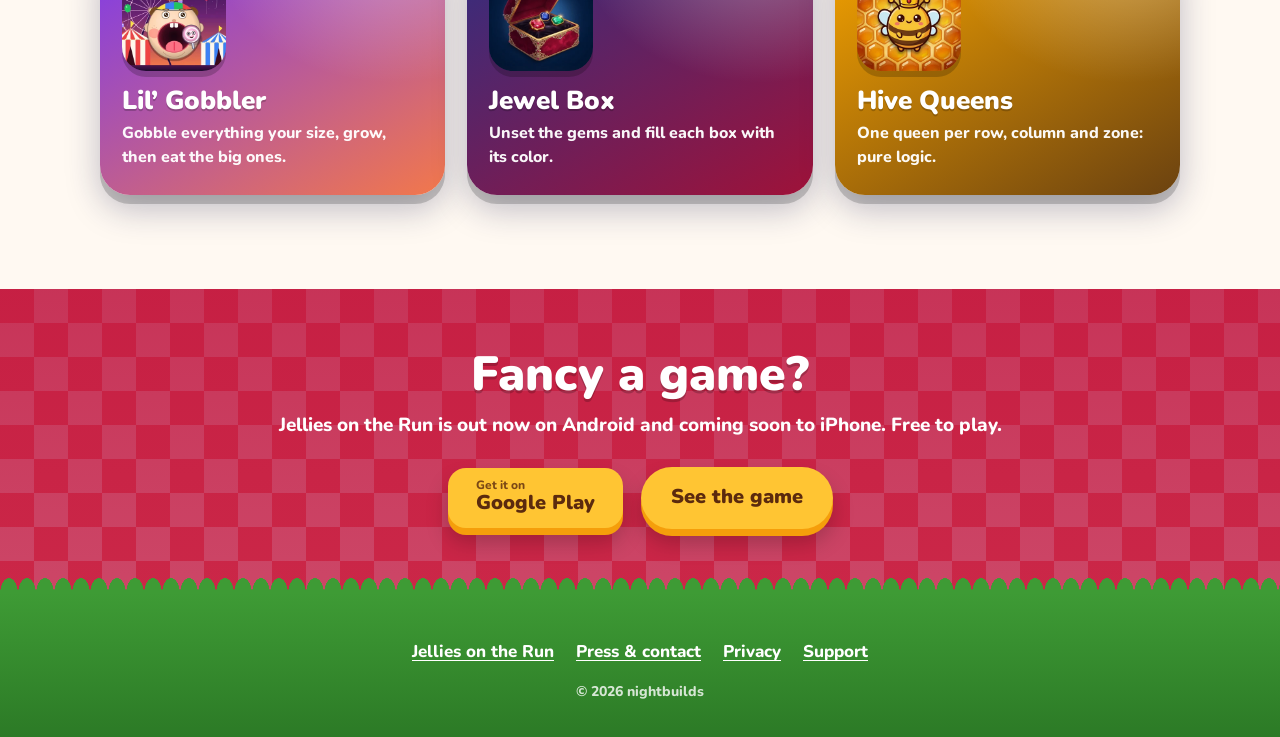
==== commit d812623b: "Hive Queens est en ligne sur Google Play (20/10) : lien Play dans les pubs maison (catalogue v4), bo" ====
--- a/index.html
+++ b/index.html
@@ -63,11 +63,11 @@
       <a class="phone" href="jellies/" aria-label="Jellies on the Run"><video src="jellies/clip.mp4" poster="jellies/clip.jpg" muted loop playsinline preload="none" data-auto width="540" height="960"></video></a>
     </div>
 
-    <h2 class="title reveal" style="margin-top: 70px"><span data-fr="Dans l’atelier">In the workshop</span><small data-fr="Trois autres jeux en préparation">Three more games in the making</small></h2>
+    <h2 class="title reveal" style="margin-top: 70px"><span data-fr="Dans l’atelier">In the workshop</span><small data-fr="Un tout juste sorti, deux en préparation">One just out, two in the making</small></h2>
     <div class="games">
       <div class="game g-glouton reveal"><span class="tag" data-fr="En préparation">In the making</span><img src="assets/img/glouton-icon.webp" alt="" width="104" height="104" loading="lazy"><h3>Lil’ Gobbler</h3><p data-fr="Gobe tout ce qui est à ta taille, grandis, puis avale les gros.">Gobble everything your size, grow, then eat the big ones.</p></div>
       <a class="game g-ecrin reveal" href="jewelbox/"><span class="tag" data-fr="En préparation">In the making</span><img src="assets/img/ecrin-icon.webp" alt="" width="104" height="104" loading="lazy"><h3>Jewel Box</h3><p data-fr="Dessertis les gemmes et remplis chaque écrin de sa couleur.">Unset the gems and fill each box with its color.</p></a>
-      <a class="game g-reines reveal" href="hivequeens/"><span class="tag" data-fr="En préparation">In the making</span><img src="assets/img/reines-icon.webp" alt="" width="104" height="104" loading="lazy"><h3>Hive Queens</h3><p data-fr="Une reine par ligne, colonne et zone&nbsp;: de la pure logique.">One queen per row, column and zone: pure logic.</p></a>
+      <a class="game g-reines reveal" href="hivequeens/"><span class="tag" data-fr="Sorti sur Android">Out on Android</span><img src="assets/img/reines-icon.webp" alt="" width="104" height="104" loading="lazy"><h3>Hive Queens</h3><p data-fr="Une reine par ligne, colonne et zone&nbsp;: de la pure logique.">One queen per row, column and zone: pure logic.</p></a>
     </div>
   </div>
 </section>
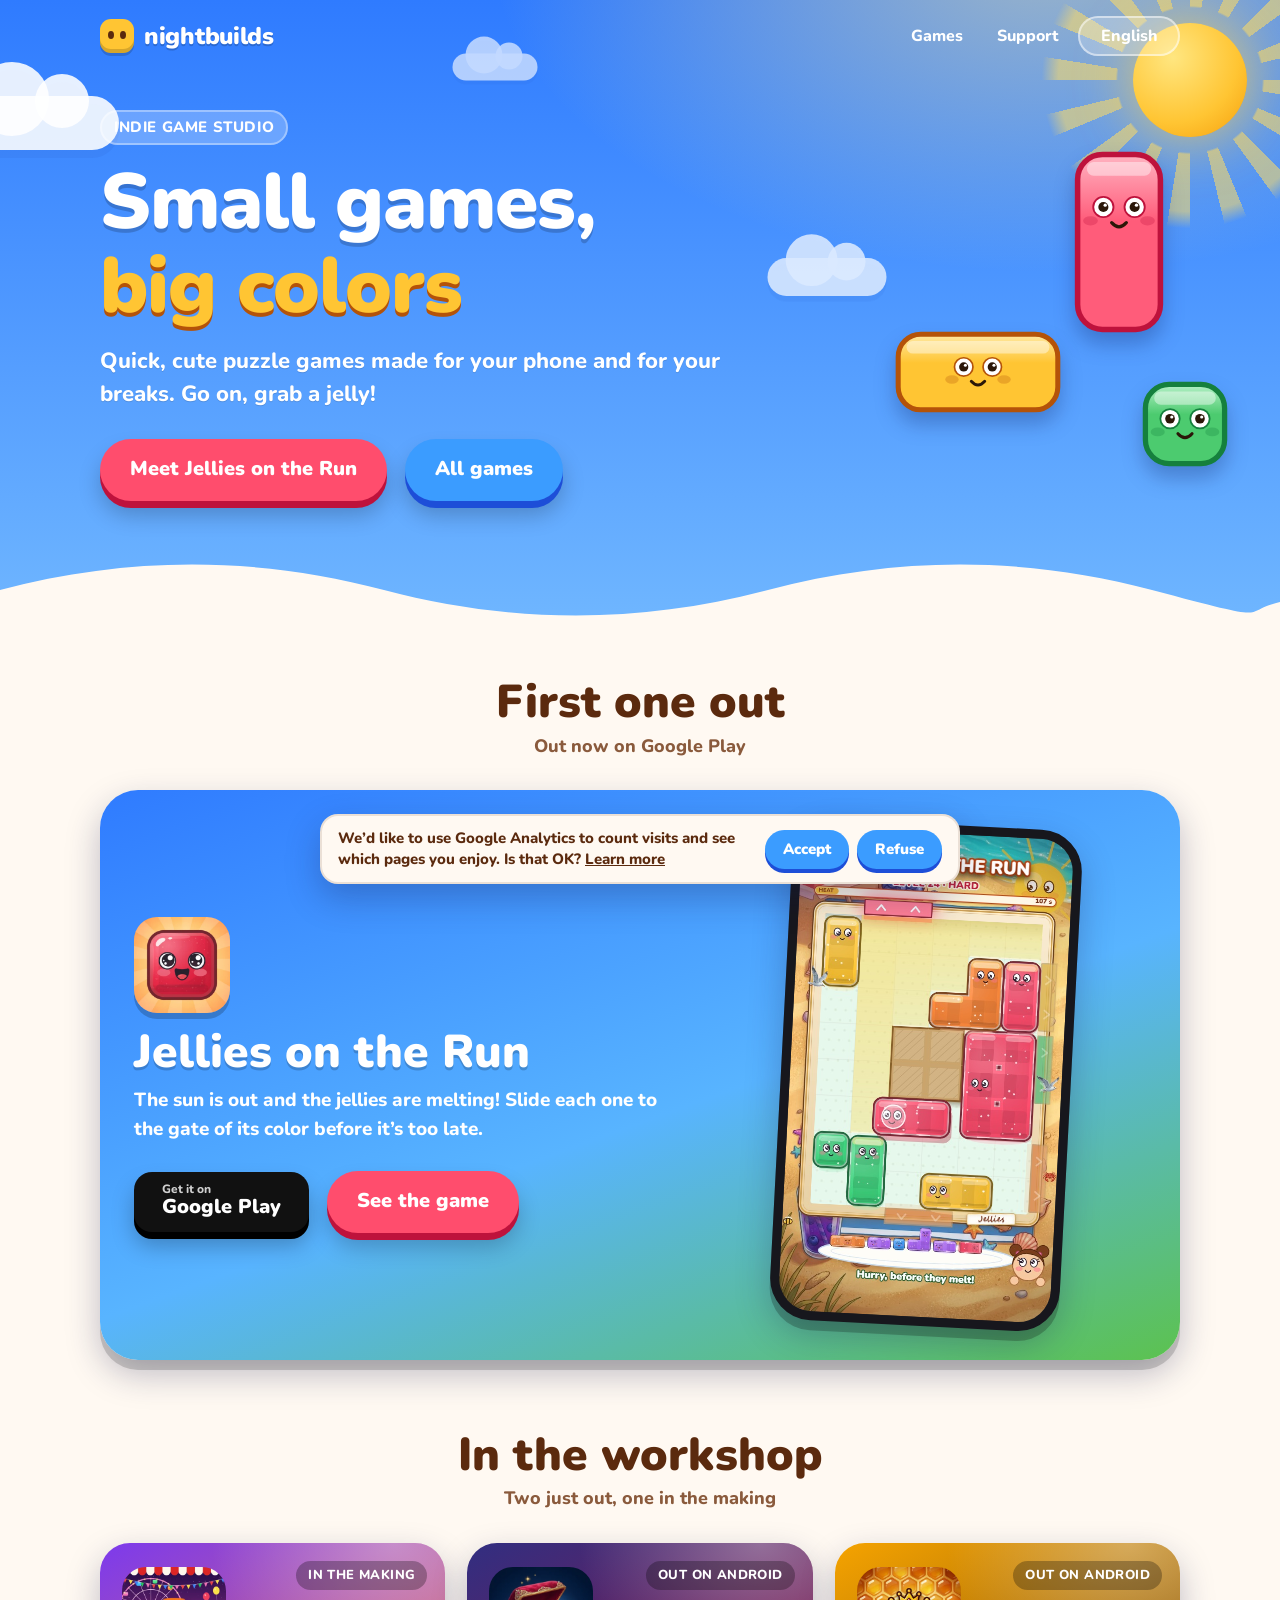
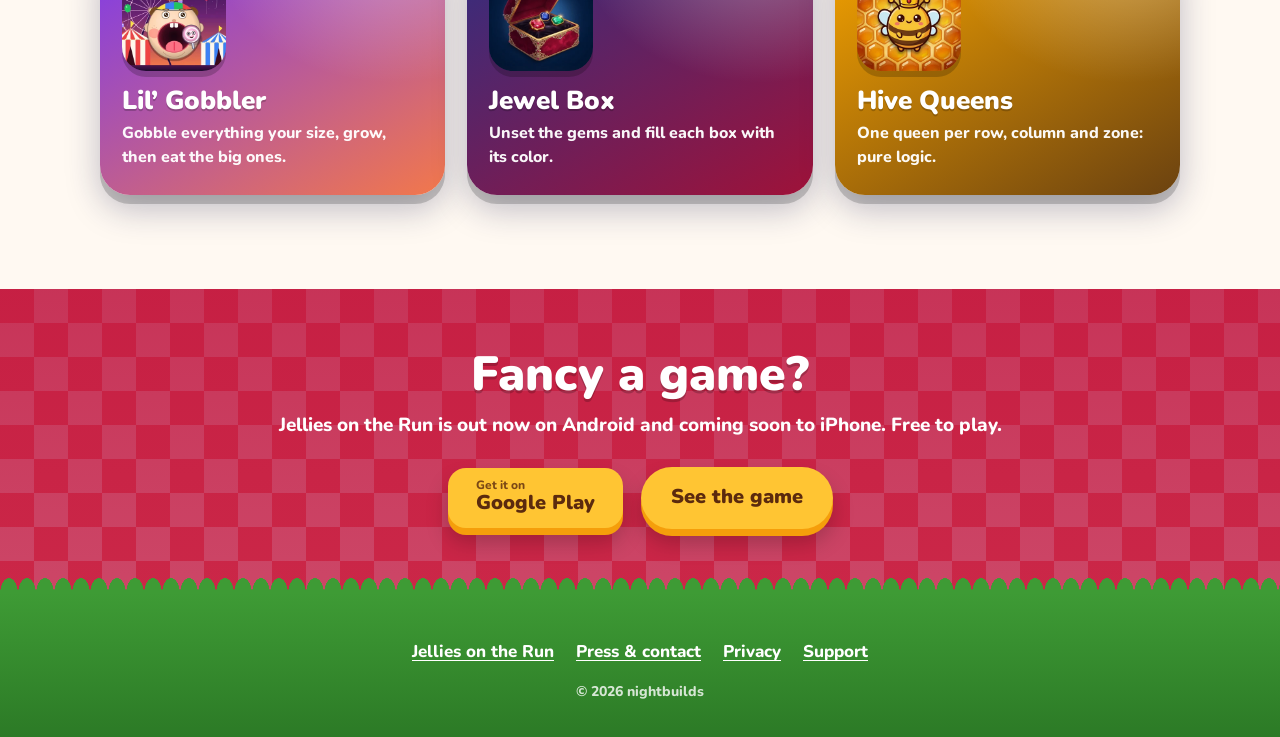
==== commit a6b40c1f: "Jewel Box est en ligne sur Google Play (22/10) : lien Play dans les pubs maison (catalogue v7), bout" ====
--- a/index.html
+++ b/index.html
@@ -63,10 +63,10 @@
       <a class="phone" href="jellies/" aria-label="Jellies on the Run"><video src="jellies/clip.mp4" poster="jellies/clip.jpg" muted loop playsinline preload="none" data-auto width="540" height="960"></video></a>
     </div>
 
-    <h2 class="title reveal" style="margin-top: 70px"><span data-fr="Dans l’atelier">In the workshop</span><small data-fr="Un tout juste sorti, deux en préparation">One just out, two in the making</small></h2>
+    <h2 class="title reveal" style="margin-top: 70px"><span data-fr="Dans l’atelier">In the workshop</span><small data-fr="Deux tout juste sortis, un en préparation">Two just out, one in the making</small></h2>
     <div class="games">
       <div class="game g-glouton reveal"><span class="tag" data-fr="En préparation">In the making</span><img src="assets/img/glouton-icon.webp" alt="" width="104" height="104" loading="lazy"><h3>Lil’ Gobbler</h3><p data-fr="Gobe tout ce qui est à ta taille, grandis, puis avale les gros.">Gobble everything your size, grow, then eat the big ones.</p></div>
-      <a class="game g-ecrin reveal" href="jewelbox/"><span class="tag" data-fr="En préparation">In the making</span><img src="assets/img/ecrin-icon.webp" alt="" width="104" height="104" loading="lazy"><h3>Jewel Box</h3><p data-fr="Dessertis les gemmes et remplis chaque écrin de sa couleur.">Unset the gems and fill each box with its color.</p></a>
+      <a class="game g-ecrin reveal" href="jewelbox/"><span class="tag" data-fr="Sorti sur Android">Out on Android</span><img src="assets/img/ecrin-icon.webp" alt="" width="104" height="104" loading="lazy"><h3>Jewel Box</h3><p data-fr="Dessertis les gemmes et remplis chaque écrin de sa couleur.">Unset the gems and fill each box with its color.</p></a>
       <a class="game g-reines reveal" href="hivequeens/"><span class="tag" data-fr="Sorti sur Android">Out on Android</span><img src="assets/img/reines-icon.webp" alt="" width="104" height="104" loading="lazy"><h3>Hive Queens</h3><p data-fr="Une reine par ligne, colonne et zone&nbsp;: de la pure logique.">One queen per row, column and zone: pure logic.</p></a>
     </div>
   </div>
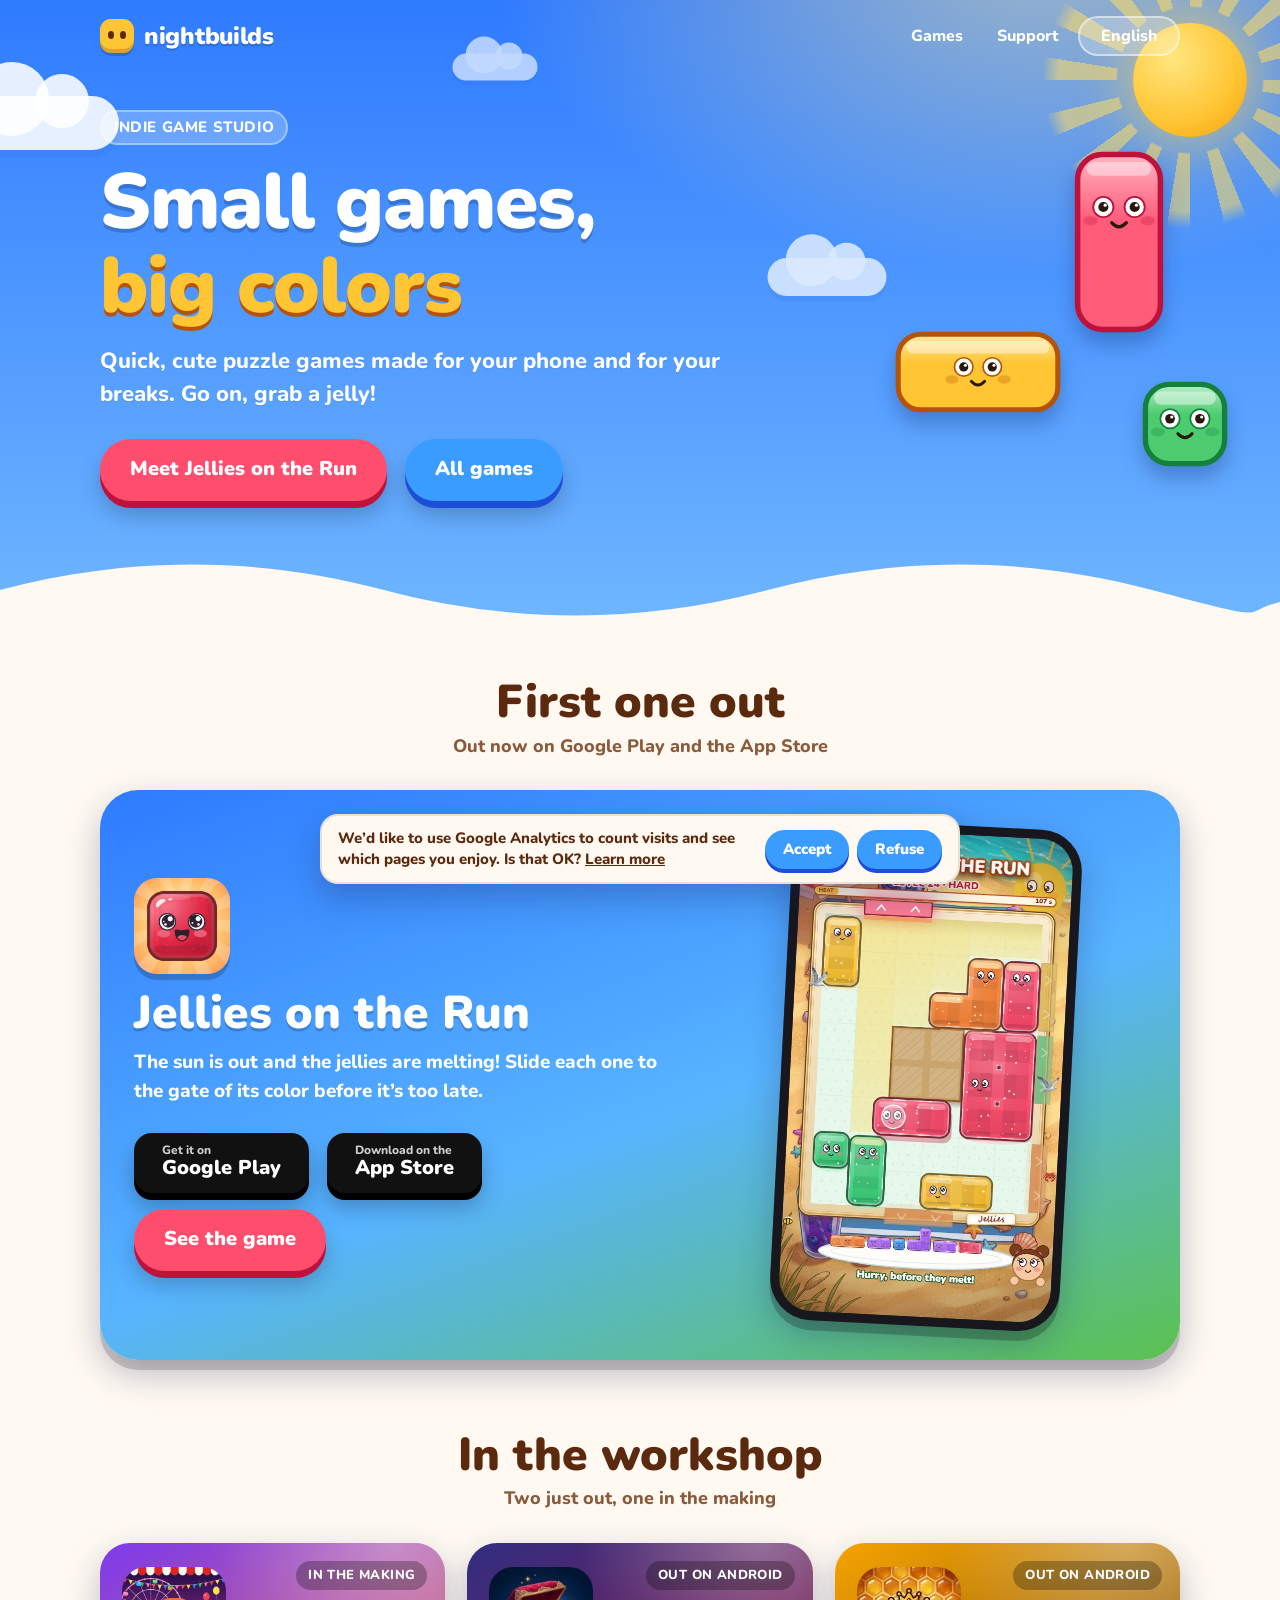
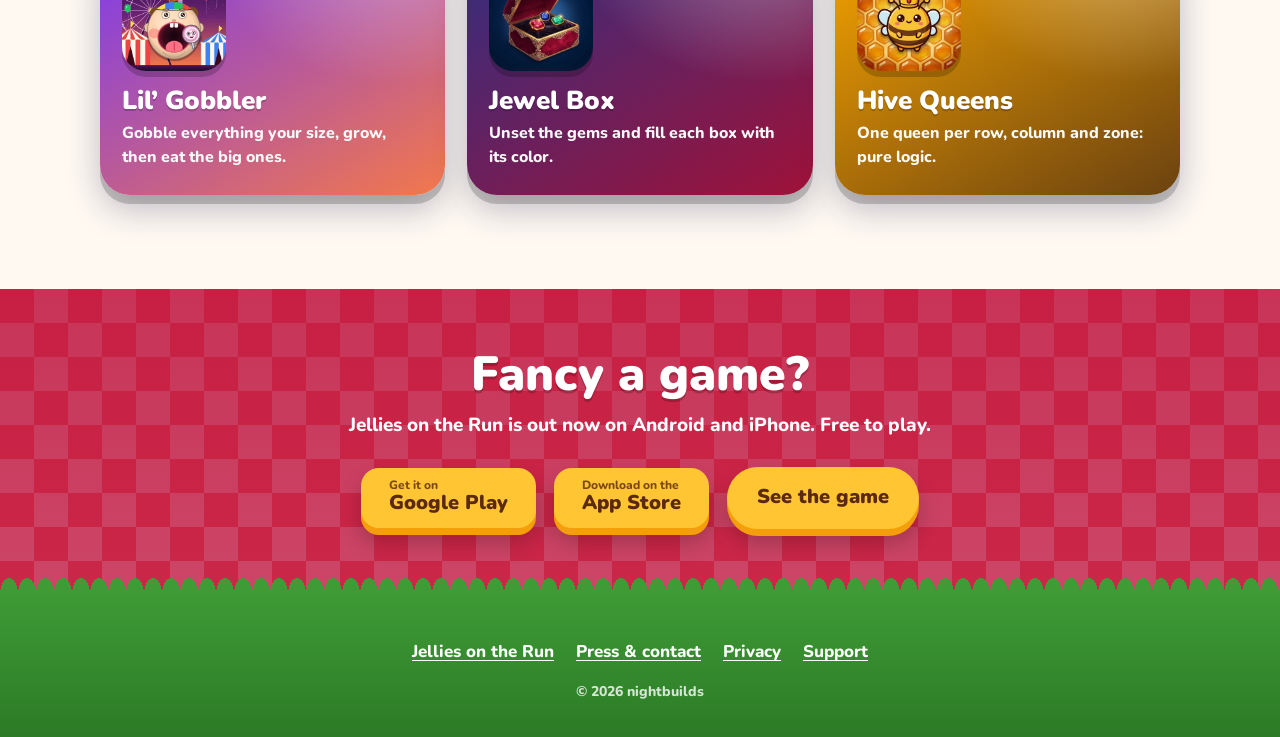
==== commit 594726f9: "Jellies est sur l'App Store (21/10) : boutons App Store sur sa page, l'accueil et la démo, bandeau S" ====
--- a/index.html
+++ b/index.html
@@ -5,7 +5,7 @@
 <meta name="viewport" content="width=device-width, initial-scale=1">
 <meta name="google-site-verification" content="K2pj2SjNukYLhbfEbXOc_gVn0z5z0j7vaYCcwuoDcdM">
 <title>nightbuilds — small, colorful games for your phone</title>
-<meta name="description" content="nightbuilds makes small, colorful puzzle games for your phone. First up: Jellies on the Run, a quick and cute sliding puzzle. Out now on Google Play, coming soon to the App Store.">
+<meta name="description" content="nightbuilds makes small, colorful puzzle games for your phone. First up: Jellies on the Run, a quick and cute sliding puzzle. Out now on Google Play and the App Store.">
 <link rel="canonical" href="https://nightbuilds.app/">
 <link rel="alternate" hreflang="en" href="https://nightbuilds.app/">
 <link rel="alternate" hreflang="x-default" href="https://nightbuilds.app/">
@@ -52,13 +52,13 @@
 
 <section class="light" id="games">
   <div class="wrap">
-    <h2 class="title reveal"><span data-fr="Le premier arrive">First one out</span><small data-fr="Disponible sur Google Play">Out now on Google Play</small></h2>
+    <h2 class="title reveal"><span data-fr="Le premier arrive">First one out</span><small data-fr="Disponible sur Google Play et l’App Store">Out now on Google Play and the App Store</small></h2>
     <div class="feature reveal">
       <div>
         <img class="icon" src="assets/img/gelees-icon.webp" alt="" width="96" height="96">
         <h3>Jellies on the Run</h3>
         <p data-fr="Le soleil tape et les gelées fondent&nbsp;! Glisse chacune jusqu’à la trappe de sa couleur avant qu’il ne soit trop tard.">The sun is out and the jellies are melting! Slide each one to the gate of its color before it’s too late.</p>
-        <div class="cta"><a class="btn store" href="https://play.google.com/store/apps/details?id=com.nightbuilds.jellies&amp;referrer=utm_source%3Dsite%26utm_medium%3Dhome" data-play="jellies"><small data-fr="Disponible sur">Get it on</small><span>Google Play</span></a><a class="btn" href="jellies/" data-fr="Voir le jeu">See the game</a></div>
+        <div class="cta"><a class="btn store" href="https://play.google.com/store/apps/details?id=com.nightbuilds.jellies&amp;referrer=utm_source%3Dsite%26utm_medium%3Dhome" data-play="jellies"><small data-fr="Disponible sur">Get it on</small><span>Google Play</span></a><a class="btn store" href="https://apps.apple.com/app/id6817679582" data-store="jellies"><small data-fr="Télécharger dans l’">Download on the</small><span>App Store</span></a><a class="btn" href="jellies/" data-fr="Voir le jeu">See the game</a></div>
       </div>
       <a class="phone" href="jellies/" aria-label="Jellies on the Run"><video src="jellies/clip.mp4" poster="jellies/clip.jpg" muted loop playsinline preload="none" data-auto width="540" height="960"></video></a>
     </div>
@@ -75,8 +75,8 @@
 <section class="picnic">
   <div class="wrap reveal">
     <h2 data-fr="Envie de jouer&nbsp;?">Fancy a game?</h2>
-    <p data-fr="Jellies on the Run est sorti sur Android et arrive bientôt sur iPhone. Gratuit.">Jellies on the Run is out now on Android and coming soon to iPhone. Free to play.</p>
-    <div class="cta"><a class="btn store" href="https://play.google.com/store/apps/details?id=com.nightbuilds.jellies&amp;referrer=utm_source%3Dsite%26utm_medium%3Dhome" data-play="jellies"><small data-fr="Disponible sur">Get it on</small><span>Google Play</span></a><a class="btn" href="jellies/" data-fr="Voir le jeu">See the game</a></div>
+    <p data-fr="Jellies on the Run est sorti sur Android et iPhone. Gratuit.">Jellies on the Run is out now on Android and iPhone. Free to play.</p>
+    <div class="cta"><a class="btn store" href="https://play.google.com/store/apps/details?id=com.nightbuilds.jellies&amp;referrer=utm_source%3Dsite%26utm_medium%3Dhome" data-play="jellies"><small data-fr="Disponible sur">Get it on</small><span>Google Play</span></a><a class="btn store" href="https://apps.apple.com/app/id6817679582" data-store="jellies"><small data-fr="Télécharger dans l’">Download on the</small><span>App Store</span></a><a class="btn" href="jellies/" data-fr="Voir le jeu">See the game</a></div>
   </div>
 </section>
 
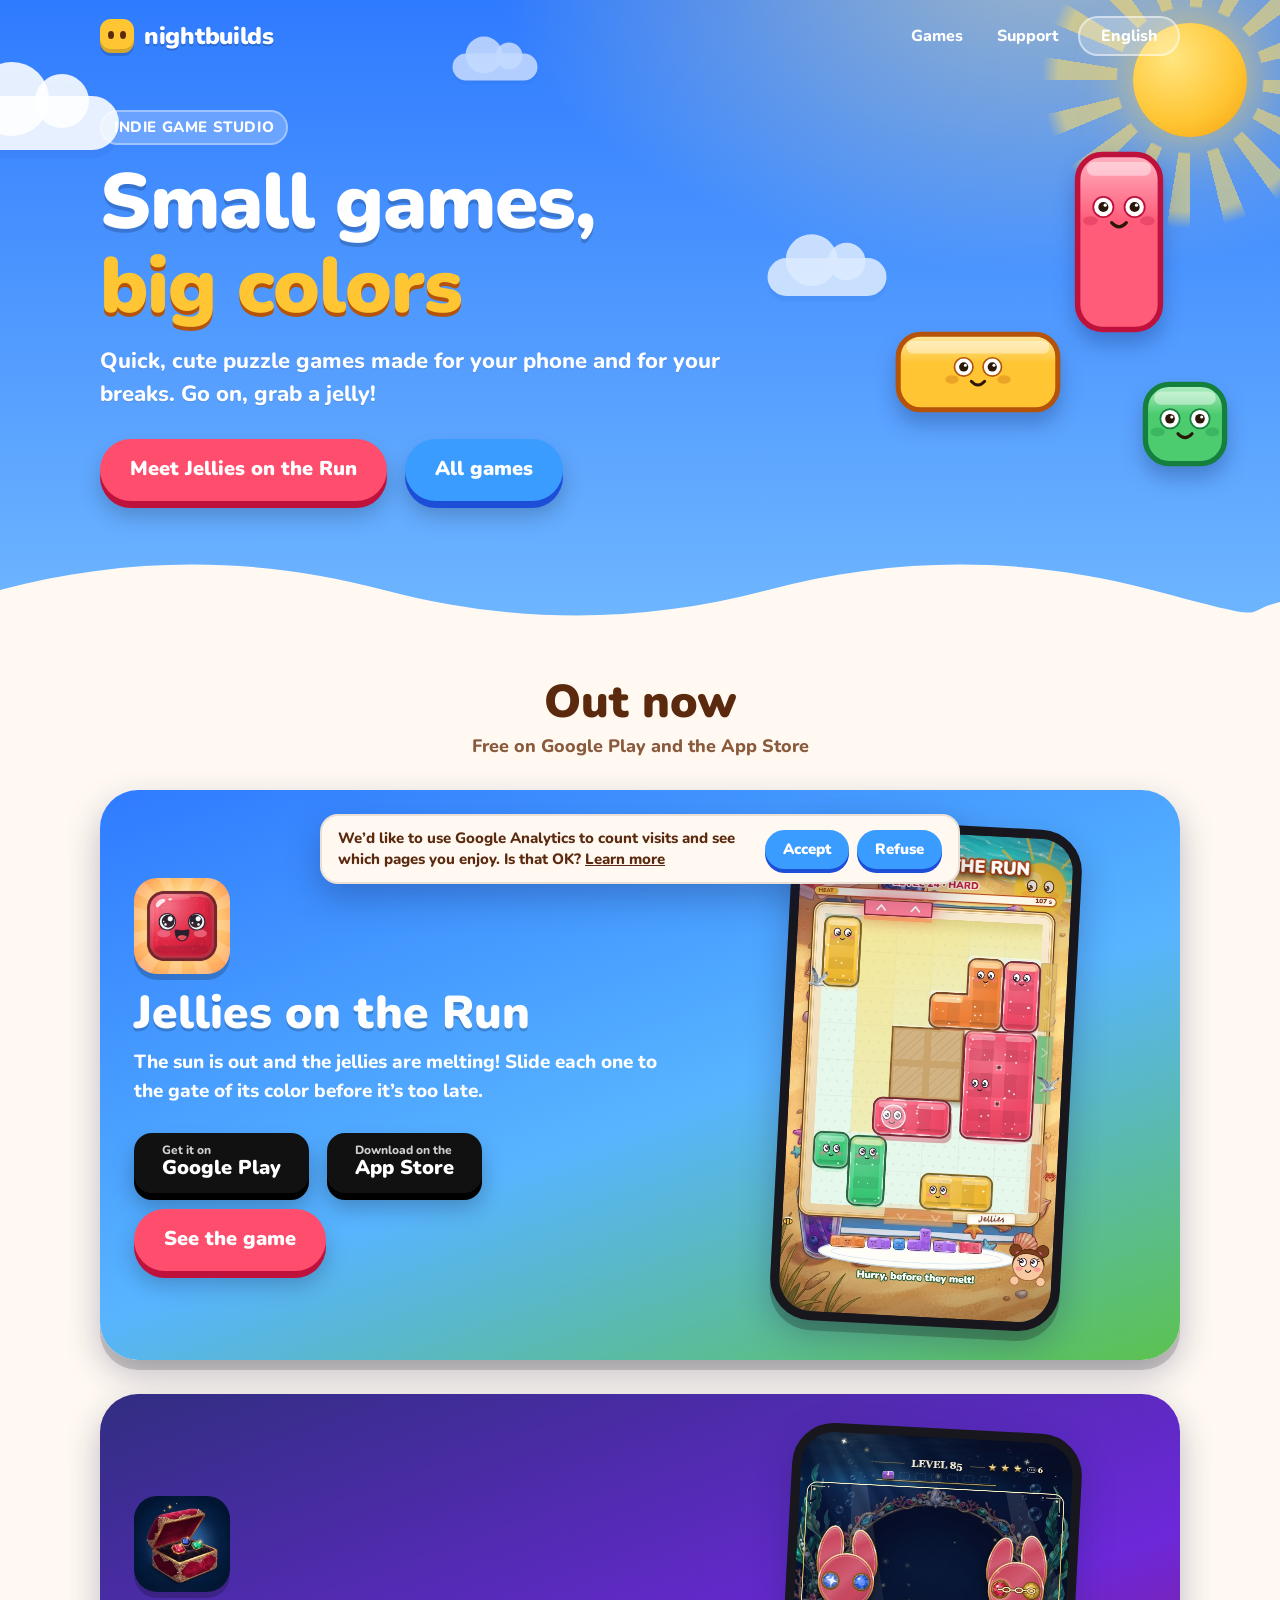
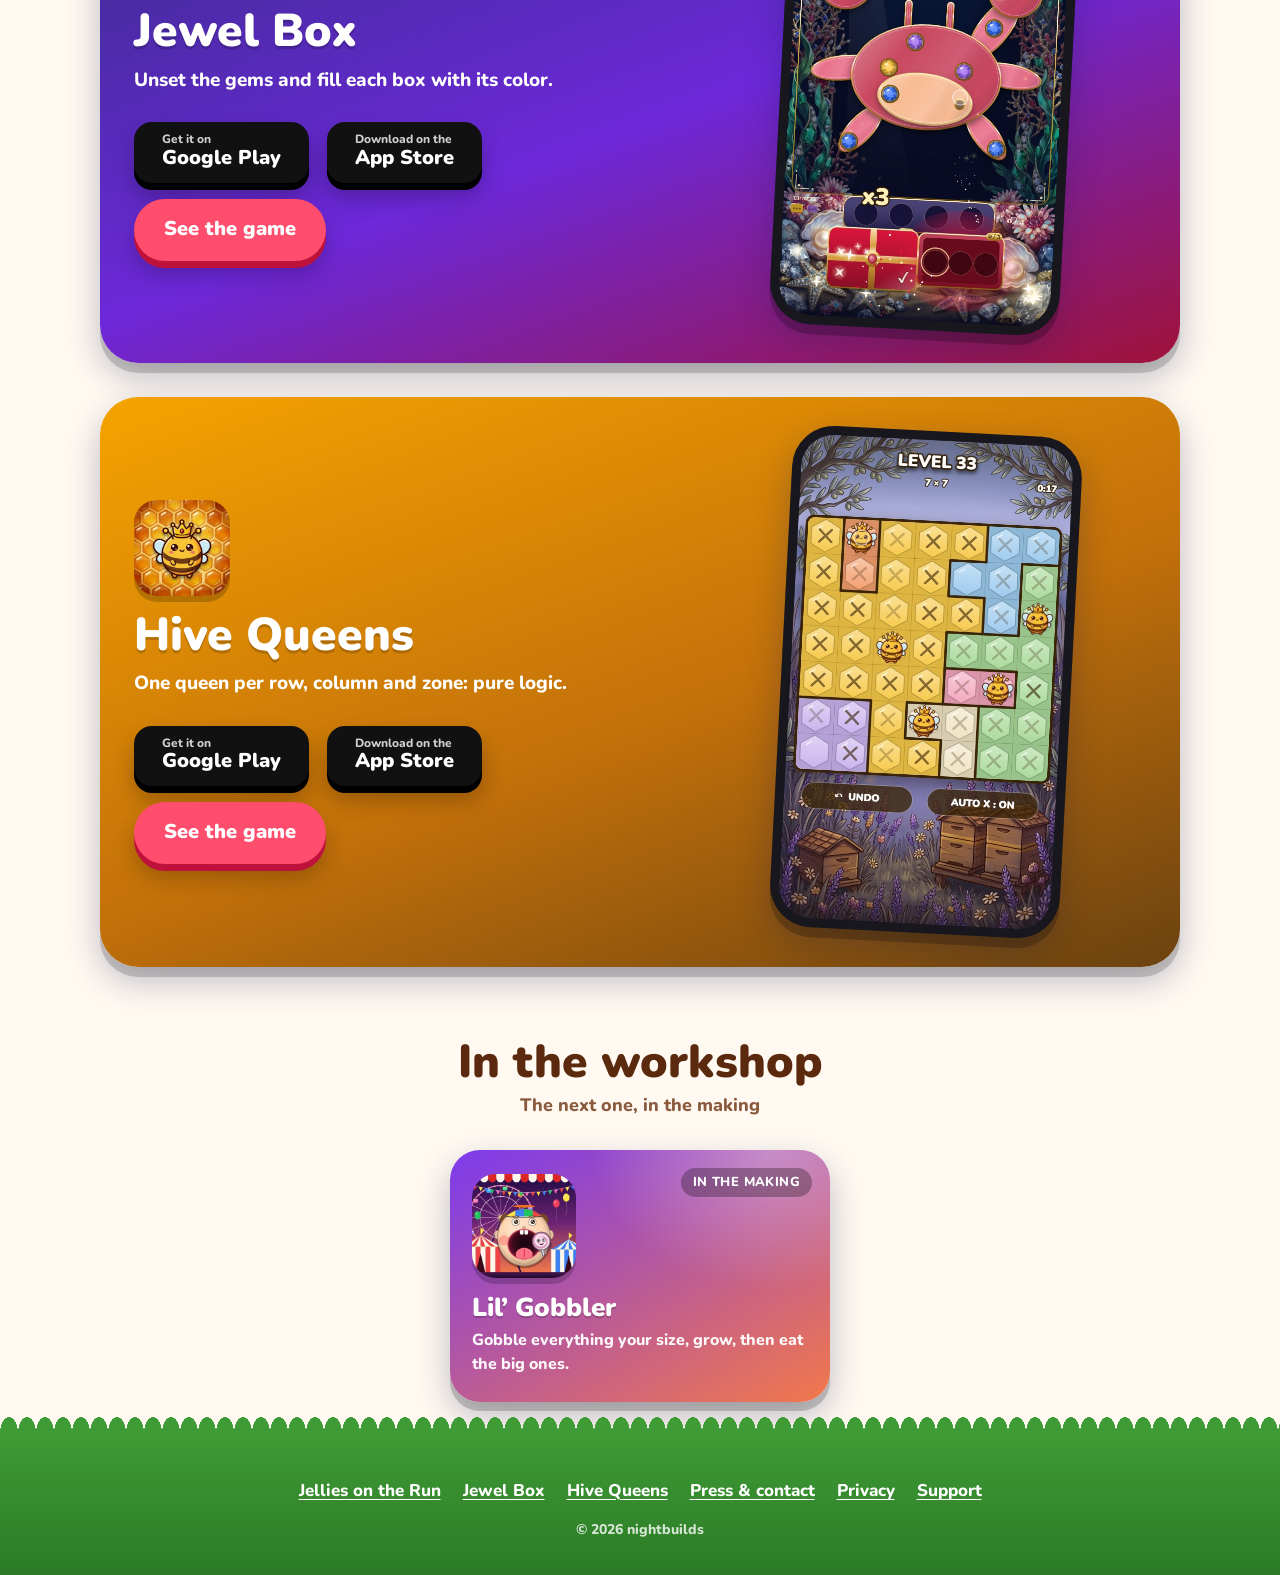
==== commit 8f068122: "Hive Queens (26/10) et Jewel Box (31/10) sont sur l'App Store : boutons App Store sur leurs pages, b" ====
--- a/index.html
+++ b/index.html
@@ -5,7 +5,7 @@
 <meta name="viewport" content="width=device-width, initial-scale=1">
 <meta name="google-site-verification" content="K2pj2SjNukYLhbfEbXOc_gVn0z5z0j7vaYCcwuoDcdM">
 <title>nightbuilds — small, colorful games for your phone</title>
-<meta name="description" content="nightbuilds makes small, colorful puzzle games for your phone. First up: Jellies on the Run, a quick and cute sliding puzzle. Out now on Google Play and the App Store.">
+<meta name="description" content="nightbuilds makes small, colorful puzzle games for your phone. Jellies on the Run, Jewel Box and Hive Queens: free puzzle games, out now on Google Play and the App Store.">
 <link rel="canonical" href="https://nightbuilds.app/">
 <link rel="alternate" hreflang="en" href="https://nightbuilds.app/">
 <link rel="alternate" hreflang="x-default" href="https://nightbuilds.app/">
@@ -15,7 +15,7 @@
 <meta property="og:type" content="website">
 <meta property="og:site_name" content="nightbuilds">
 <meta property="og:title" content="nightbuilds — small, colorful games for your phone">
-<meta property="og:description" content="Quick, cute puzzle games. First up: Jellies on the Run.">
+<meta property="og:description" content="Quick, cute puzzle games: Jellies on the Run, Jewel Box and Hive Queens.">
 <meta property="og:url" content="https://nightbuilds.app/">
 <meta property="og:image" content="https://nightbuilds.app/jellies/share.jpg">
 <meta property="og:image:width" content="1200">
@@ -52,7 +52,7 @@
 
 <section class="light" id="games">
   <div class="wrap">
-    <h2 class="title reveal"><span data-fr="Le premier arrive">First one out</span><small data-fr="Disponible sur Google Play et l’App Store">Out now on Google Play and the App Store</small></h2>
+    <h2 class="title reveal"><span data-fr="Déjà sortis">Out now</span><small data-fr="Gratuits sur Google Play et l’App Store">Free on Google Play and the App Store</small></h2>
     <div class="feature reveal">
       <div>
         <img class="icon" src="assets/img/gelees-icon.webp" alt="" width="96" height="96">
@@ -63,26 +63,35 @@
       <a class="phone" href="jellies/" aria-label="Jellies on the Run"><video src="jellies/clip.mp4" poster="jellies/clip.jpg" muted loop playsinline preload="none" data-auto width="540" height="960"></video></a>
     </div>
 
-    <h2 class="title reveal" style="margin-top: 70px"><span data-fr="Dans l’atelier">In the workshop</span><small data-fr="Deux tout juste sortis, un en préparation">Two just out, one in the making</small></h2>
-    <div class="games">
+    <div class="feature f-ecrin reveal">
+      <div>
+        <img class="icon" src="assets/img/ecrin-icon.webp" alt="" width="96" height="96" loading="lazy">
+        <h3>Jewel Box</h3>
+        <p data-fr="Dessertis les gemmes et remplis chaque écrin de sa couleur.">Unset the gems and fill each box with its color.</p>
+        <div class="cta"><a class="btn store" href="https://play.google.com/store/apps/details?id=com.nightbuilds.jewelbox&amp;referrer=utm_source%3Dsite%26utm_medium%3Dhome" data-play="jewelbox"><small data-fr="Disponible sur">Get it on</small><span>Google Play</span></a><a class="btn store" href="https://apps.apple.com/app/id6820439048" data-store="jewelbox"><small data-fr="Télécharger dans l’">Download on the</small><span>App Store</span></a><a class="btn" href="jewelbox/" data-fr="Voir le jeu">See the game</a></div>
+      </div>
+      <a class="phone" href="jewelbox/" aria-label="Jewel Box"><video src="jewelbox/clip.mp4" poster="jewelbox/clip.jpg" muted loop playsinline preload="none" data-auto width="540" height="960"></video></a>
+    </div>
+    <div class="feature f-reines reveal">
+      <div>
+        <img class="icon" src="assets/img/reines-icon.webp" alt="" width="96" height="96" loading="lazy">
+        <h3>Hive Queens</h3>
+        <p data-fr="Une reine par ligne, colonne et zone&nbsp;: de la pure logique.">One queen per row, column and zone: pure logic.</p>
+        <div class="cta"><a class="btn store" href="https://play.google.com/store/apps/details?id=com.nightbuilds.hivequeens&amp;referrer=utm_source%3Dsite%26utm_medium%3Dhome" data-play="hivequeens"><small data-fr="Disponible sur">Get it on</small><span>Google Play</span></a><a class="btn store" href="https://apps.apple.com/app/id6821263688" data-store="hivequeens"><small data-fr="Télécharger dans l’">Download on the</small><span>App Store</span></a><a class="btn" href="hivequeens/" data-fr="Voir le jeu">See the game</a></div>
+      </div>
+      <a class="phone" href="hivequeens/" aria-label="Hive Queens"><video src="hivequeens/clip.mp4" poster="hivequeens/clip.jpg" muted loop playsinline preload="none" data-auto width="540" height="960"></video></a>
+    </div>
+
+    <h2 class="title reveal" style="margin-top: 70px"><span data-fr="Dans l’atelier">In the workshop</span><small data-fr="Le prochain, en préparation">The next one, in the making</small></h2>
+    <div class="games one">
       <div class="game g-glouton reveal"><span class="tag" data-fr="En préparation">In the making</span><img src="assets/img/glouton-icon.webp" alt="" width="104" height="104" loading="lazy"><h3>Lil’ Gobbler</h3><p data-fr="Gobe tout ce qui est à ta taille, grandis, puis avale les gros.">Gobble everything your size, grow, then eat the big ones.</p></div>
-      <a class="game g-ecrin reveal" href="jewelbox/"><span class="tag" data-fr="Sorti sur Android">Out on Android</span><img src="assets/img/ecrin-icon.webp" alt="" width="104" height="104" loading="lazy"><h3>Jewel Box</h3><p data-fr="Dessertis les gemmes et remplis chaque écrin de sa couleur.">Unset the gems and fill each box with its color.</p></a>
-      <a class="game g-reines reveal" href="hivequeens/"><span class="tag" data-fr="Sorti sur Android">Out on Android</span><img src="assets/img/reines-icon.webp" alt="" width="104" height="104" loading="lazy"><h3>Hive Queens</h3><p data-fr="Une reine par ligne, colonne et zone&nbsp;: de la pure logique.">One queen per row, column and zone: pure logic.</p></a>
     </div>
-  </div>
-</section>
-
-<section class="picnic">
-  <div class="wrap reveal">
-    <h2 data-fr="Envie de jouer&nbsp;?">Fancy a game?</h2>
-    <p data-fr="Jellies on the Run est sorti sur Android et iPhone. Gratuit.">Jellies on the Run is out now on Android and iPhone. Free to play.</p>
-    <div class="cta"><a class="btn store" href="https://play.google.com/store/apps/details?id=com.nightbuilds.jellies&amp;referrer=utm_source%3Dsite%26utm_medium%3Dhome" data-play="jellies"><small data-fr="Disponible sur">Get it on</small><span>Google Play</span></a><a class="btn store" href="https://apps.apple.com/app/id6817679582" data-store="jellies"><small data-fr="Télécharger dans l’">Download on the</small><span>App Store</span></a><a class="btn" href="jellies/" data-fr="Voir le jeu">See the game</a></div>
   </div>
 </section>
 
 <footer class="grass">
   <div class="wrap">
-    <nav><a href="jellies/">Jellies on the Run</a><a href="press.html" data-fr="Presse et contact">Press &amp; contact</a><a href="privacy.html" data-fr="Confidentialité">Privacy</a><a href="privacy.html#support-en" data-fr-href="privacy.html#support" data-fr="Support">Support</a></nav>
+    <nav><a href="jellies/">Jellies on the Run</a><a href="jewelbox/">Jewel Box</a><a href="hivequeens/">Hive Queens</a><a href="press.html" data-fr="Presse et contact">Press &amp; contact</a><a href="privacy.html" data-fr="Confidentialité">Privacy</a><a href="privacy.html#support-en" data-fr-href="privacy.html#support" data-fr="Support">Support</a></nav>
     <small>© 2026 nightbuilds</small>
   </div>
 </footer>
--- a/assets/site.css
+++ b/assets/site.css
@@ -67,6 +67,8 @@
 .btn.blue:active { box-shadow: 0 1px 0 var(--blue-dark), 0 4px 8px rgba(0, 0, 0, .2); }
 .btn.store { background: #111; box-shadow: 0 7px 0 #000, 0 14px 22px rgba(0, 0, 0, .25); flex-direction: column; align-items: flex-start; gap: 0; line-height: 1.1; padding: 11px 28px 14px; border-radius: 18px; }
 .btn.store small { font-size: 12px; font-weight: 800; opacity: .8; }
+.btn.store:hover { box-shadow: 0 9px 0 #000, 0 18px 26px rgba(0, 0, 0, .27); }
+.btn.store:active { box-shadow: 0 1px 0 #000, 0 4px 8px rgba(0, 0, 0, .2); }
 .btn.store.soon { background: rgba(10, 20, 60, .42); box-shadow: 0 7px 0 rgba(10, 20, 60, .35); cursor: default; }
 .btn.store.soon:hover, .btn.store.soon:active { transform: none; box-shadow: 0 7px 0 rgba(10, 20, 60, .35); }
 .cta { display: flex; flex-wrap: wrap; align-items: center; gap: 16px 18px; margin-top: 28px; }
@@ -108,6 +110,9 @@
 .feature h3 { font-size: clamp(30px, 4.6vw, 46px); text-shadow: 0 3px 0 rgba(0, 0, 0, .18); margin-top: 14px; }
 .feature p { margin-top: 10px; font-size: 19px; }
 .feature .icon { width: 96px; height: 96px; border-radius: 23px; box-shadow: 0 6px 0 rgba(0, 0, 0, .2); display: block; }
+.feature.f-ecrin { background: linear-gradient(160deg, #312E81 0%, #6D28D9 55%, #9F1239 100%); }
+.feature.f-reines { background: linear-gradient(160deg, #F5A300 0%, #C2700A 55%, #6b4210 100%); }
+.games.one { grid-template-columns: minmax(0, 380px); justify-content: center; }
 
 /* téléphone (clip ou capture) */
 .phone { position: relative; width: min(290px, 78vw); margin: 0 auto; border-radius: 42px; border: 9px solid #17171d; background: #17171d; box-shadow: 0 10px 0 rgba(0, 0, 0, .22), var(--shadow); overflow: hidden; rotate: 3deg; transition: rotate .4s cubic-bezier(.2, 1.5, .4, 1); }
@@ -150,6 +155,11 @@
 .picnic p { margin-top: 10px; font-size: 19px; }
 .picnic .cta { justify-content: center; }
 .picnic .btn { background: var(--sun); color: var(--ink); box-shadow: 0 7px 0 var(--sun-dark), 0 14px 22px rgba(0, 0, 0, .22); }
+/* survol et appui des boutons du bloc du bas (22 oct. 2026) : ils restent jaunes, l'ombre aussi (avant : ombre rose ou bleue, celle des règles générales) */
+.picnic .btn:hover, .picnic .btn.blue:hover { box-shadow: 0 9px 0 var(--sun-dark), 0 18px 26px rgba(0, 0, 0, .24); }
+.picnic .btn:active, .picnic .btn.blue:active { box-shadow: 0 1px 0 var(--sun-dark), 0 4px 8px rgba(0, 0, 0, .2); }
+/* bouton « Bientôt sur l'App Store » : inactif partout, rien ne change au survol ni à l'appui, y compris dans le bloc du bas */
+.picnic .btn.store.soon, .picnic .btn.store.soon:hover, .picnic .btn.store.soon:active { background: rgba(10, 20, 60, .42); color: #fff; transform: none; box-shadow: 0 7px 0 rgba(10, 20, 60, .35); }
 footer.grass { background: linear-gradient(180deg, var(--grass), var(--grass-dark)); color: #fff; padding: 46px 0 34px; position: relative; text-align: center; font-size: 16px; }
 footer.grass::before { content: ""; position: absolute; left: 0; right: 0; top: -17px; height: 18px; background: var(--grass);
   -webkit-mask: radial-gradient(9px 16px at 9px 100%, #000 98%, transparent) 0 0 / 18px 100%; mask: radial-gradient(9px 16px at 9px 100%, #000 98%, transparent) 0 0 / 18px 100%; }
@@ -216,6 +226,9 @@
 body.night .picnic { background: linear-gradient(180deg, #2a2f7a, #141447); }
 body.night .picnic::before { background: radial-gradient(600px 260px at 50% 0%, rgba(216, 173, 66, .28), transparent 70%); }
 body.night .picnic .btn { background: #FFD86B; color: #3a2408; box-shadow: 0 7px 0 #a8791c, 0 14px 22px rgba(0, 0, 0, .3); }
+body.night .picnic .btn:hover, body.night .picnic .btn.blue:hover { box-shadow: 0 9px 0 #a8791c, 0 18px 26px rgba(0, 0, 0, .32); }
+body.night .picnic .btn:active, body.night .picnic .btn.blue:active { box-shadow: 0 1px 0 #a8791c, 0 4px 8px rgba(0, 0, 0, .25); }
+body.night .picnic .btn.store.soon, body.night .picnic .btn.store.soon:hover, body.night .picnic .btn.store.soon:active { background: rgba(255, 255, 255, .14); color: #fff; transform: none; box-shadow: 0 7px 0 rgba(0, 0, 0, .3); }
 body.night .gem { position: absolute; width: 74px; height: 74px; border-radius: 50%; background: radial-gradient(circle at 34% 30%, #fff6c8, #d9ab3c 58%, #6b4a0c); box-shadow: 0 8px 0 rgba(0, 0, 0, .22); animation: bob 5s ease-in-out infinite; }
 body.night .gem::after { content: ""; position: absolute; inset: 13%; background: radial-gradient(circle at 34% 28%, #fff 0 7%, color-mix(in srgb, var(--c) 55%, #fff) 9%, var(--c) 52%, color-mix(in srgb, var(--c) 50%, #000) 100%);
   clip-path: polygon(30% 0, 70% 0, 100% 30%, 100% 70%, 70% 100%, 30% 100%, 0 70%, 0 30%); }
